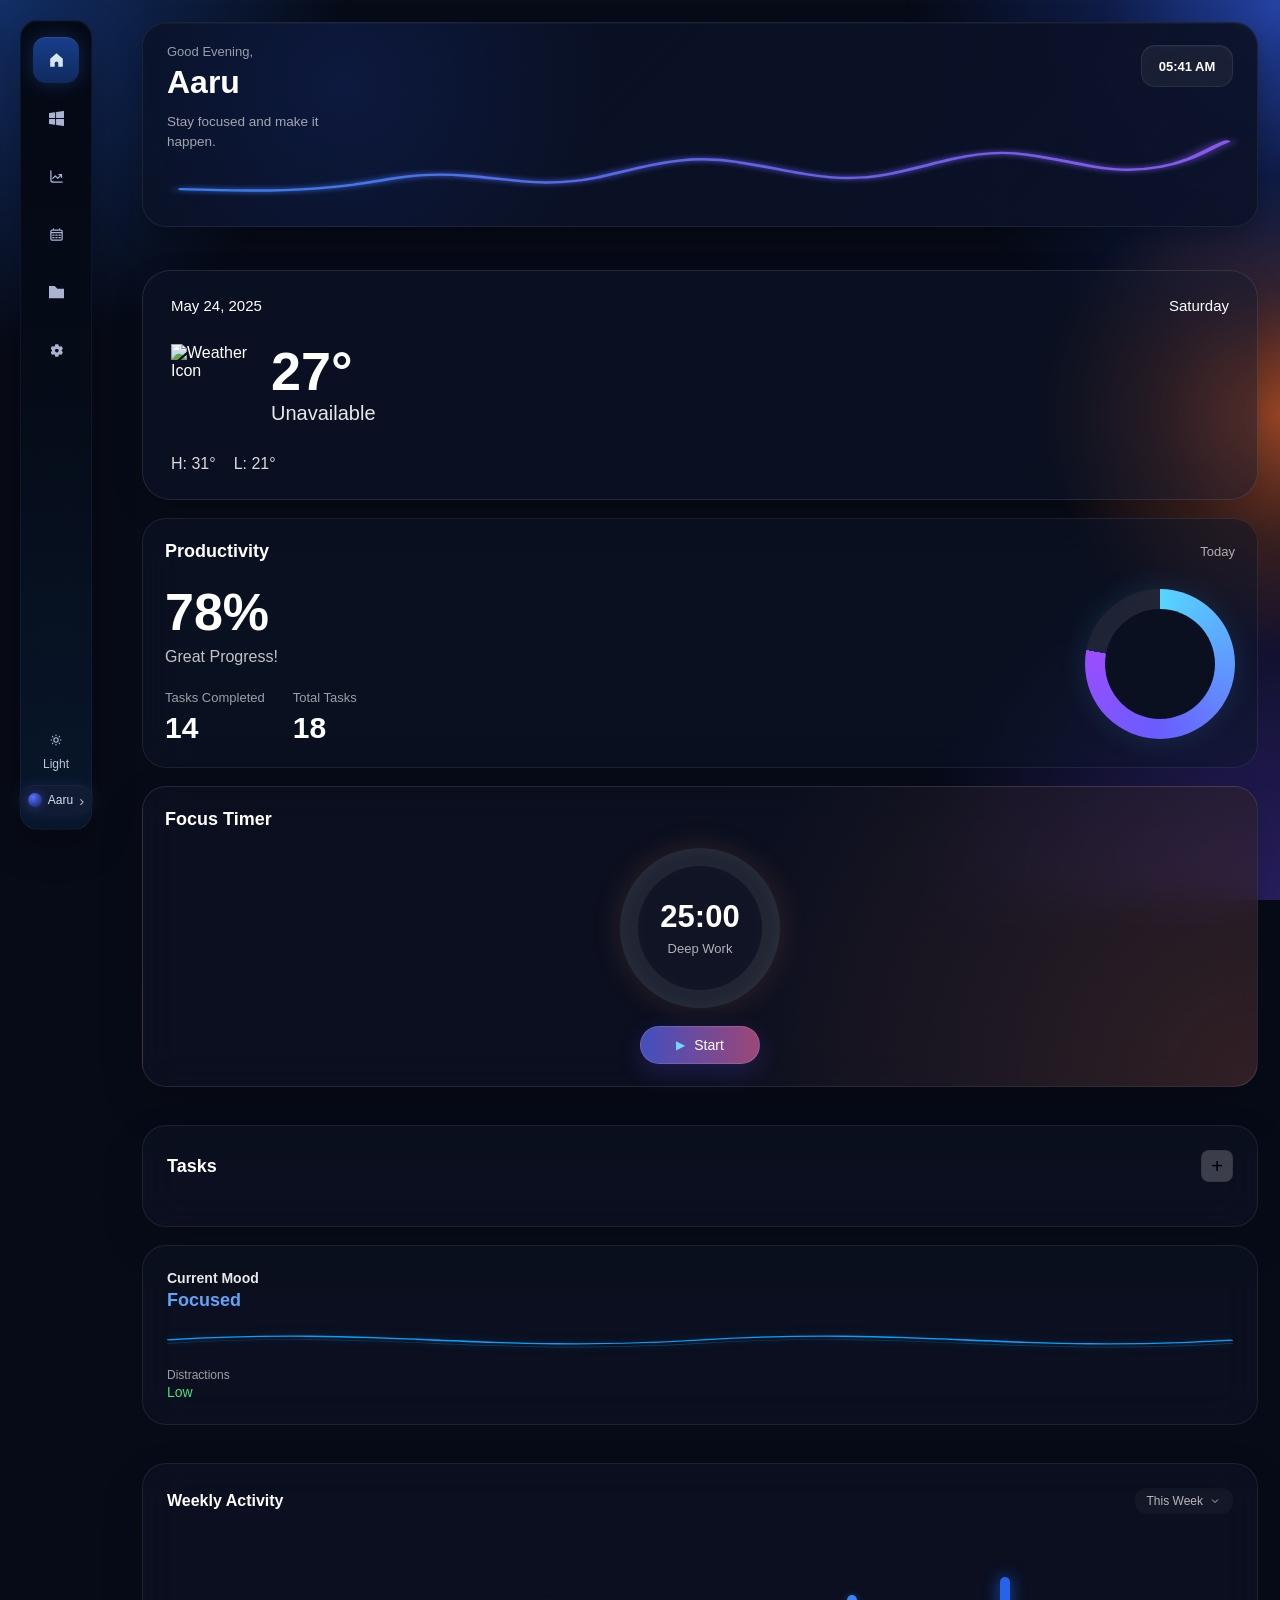
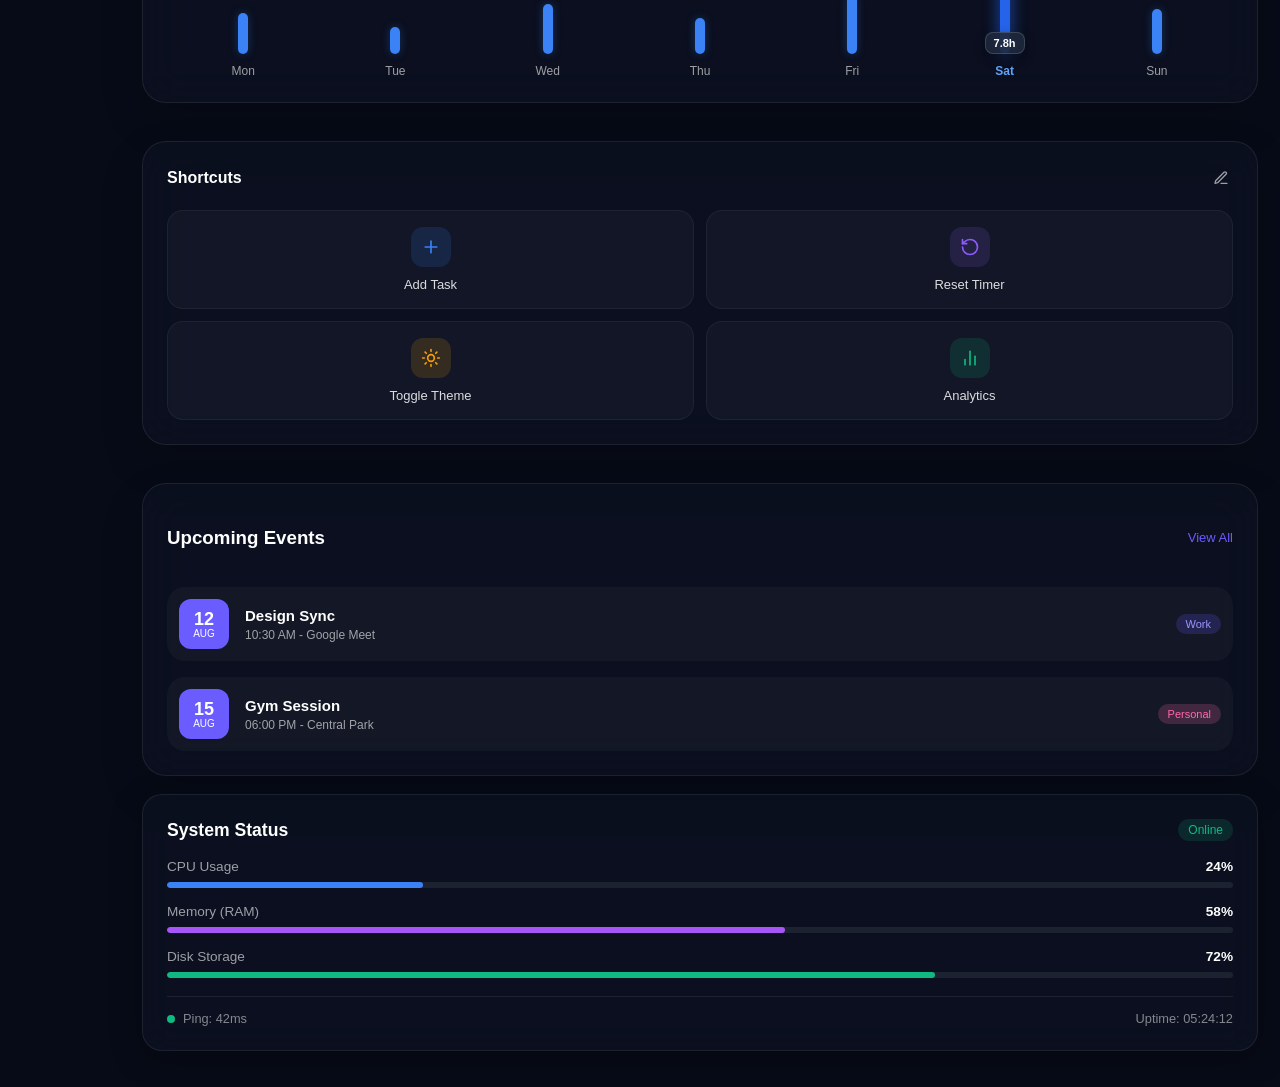
==== index.html @ 8599ec64 "Add files via upload" ====
<!DOCTYPE html>
<html lang="en">
<head>
  <meta charset="UTF-8">
  <meta name="viewport" content="width=device-width, initial-scale=1.0">
  <title> Landing page MMD</title>
  <link rel="icon" href="logo.png">
  <link rel="stylesheet" href="style.css">
</head>
<body>

<div class="div-asli"> 
   <aside class="sidebar">
     <div class="sidebar-top">
      <a href="#" class="nav-item active">
        <img src="home-svgrepo-com.svg" class="icon icon-home" alt="Home">
      </a>

      <a href="#" class="nav-item">
        <img src="windows-svgrepo-com.svg" class="icon" alt="Dashboard">
      </a>

      <a href="#" class="nav-item">
        <img src="chart-line-up-svgrepo-com.svg" class="icon" alt="Analytics">
      </a>

      <a href="#" class="nav-item">
        <img src="calendar-alt-svgrepo-com.svg" class="icon" alt="Calendar">
      </a>

      <a href="#" class="nav-item">
        <img src="folder-svgrepo-com.svg" class="icon" alt="Files">
      </a>

      <a href="#" class="nav-item">
        <img src="settings-svgrepo-com.svg" class="icon" alt="Settings">
      </a>
    </div>

    <div class="sidebar-bottom">
      <div class="theme-switch" id="themeToggle">
        <img src="sun-svgrepo-com.svg" class="icon icon-sun" id="themeIcon" alt="Theme mode">
        <span id="themeText">Light</span>
      </div>


      <div class="user-badge">
        <div class="user-dot"></div>
        <span>Aaru</span>
        <span class="arrow">›</span>
      </div>
     </div>
   </aside>








  <div class="col2">
  <!-- سکشن اول: Welcome -->
  <div class="welcome-card">
    <div class="welcome-header">
      <div class="welcome-copy">
        <span class="greeting-top">Good Evening,</span>
        <h1 class="user-display-name">Aaru</h1>
        <p class="welcome-quote">Stay focused and make it happen.</p>
      </div>

      <div class="time-badge">
        <span id="current-time">07:45 PM</span>
      </div>
    </div>

    <div class="welcome-graph">
      <svg viewBox="0 0 520 110" preserveAspectRatio="none">
        <defs>
          <linearGradient id="welcomeLine" x1="0%" y1="0%" x2="100%" y2="0%">
            <stop offset="0%" stop-color="#3b82f6"/>
            <stop offset="50%" stop-color="#6366f1"/>
            <stop offset="100%" stop-color="#8b5cf6"/>
          </linearGradient>
          <filter id="glow">
            <feGaussianBlur stdDeviation="3.5" result="blur"/>
            <feMerge>
              <feMergeNode in="blur"/>
              <feMergeNode in="SourceGraphic"/>
            </feMerge>
          </filter>
        </defs>

        <path
          d="M8,82 
             C40,84 55,86 82,79
             C108,72 118,58 146,64
             C172,70 184,80 210,66
             C236,50 252,34 278,46
             C306,58 324,76 350,62
             C378,46 394,26 418,36
             C444,46 458,64 482,52
             C498,44 506,26 514,18"
          fill="none"
          stroke="url(#welcomeLine)"
          stroke-width="3.2"
          stroke-linecap="round"
          filter="url(#glow)"
        />
      </svg>
    </div>
  </div>

  <!-- سکشن دوم: Weather -->
 <div class="weather-card">
  <div class="weather-top-row">
    <span class="weather-date" id="weather-date">May 24, 2025</span>
    <span class="weather-day" id="weather-day">Saturday</span>
  </div>

  <div class="weather-main-display">
    <div class="weather-icon-box">
      <img id="weather-icon" src="" alt="Weather Icon">
    </div>

    <div class="weather-temp-box">
      <span class="main-temp" id="weather-temp">27°</span>
      <span class="weather-desc" id="weather-desc">Cloudy</span>
    </div>
  </div>

  <div class="weather-footer">
    <span id="weather-max">H: 31°</span>
    <span id="weather-min">L: 21°</span>
  </div>
 </div>

 <!-- سکشن سوم Productivity -->
 <div class="productivity-card" id="productivity-card">
  <div class="productivity-header">
    <h3>Productivity</h3>
    <span id="productivity-range">Today</span>
  </div>

  <div class="productivity-content">
    <div class="productivity-left">
      <h2 id="productivity-percent">78%</h2>
      <p id="productivity-status">Great Progress!</p>

      <div class="productivity-stats">
        <div>
          <span>Tasks Completed</span>
          <strong id="tasks-completed">14</strong>
        </div>
        <div>
          <span>Total Tasks</span>
          <strong id="tasks-total">18</strong>
        </div>
      </div>
    </div>

    <div class="productivity-right">
      <div
        class="progress-ring"
        id="productivity-ring"
        data-percent="78"
        aria-label="Productivity progress"
      >
        <div class="progress-inner"></div>
      </div>
    </div>
  </div>
 </div>

 <!-- سکشن چهارم Focus Timer -->

 <section class="focus-timer-card" id="focus-timer-card">
  <header class="focus-timer-header">
    <h3>Focus Timer</h3>
  </header>

  <div class="focus-timer-content">
    <div
      class="focus-ring"
      id="focus-ring"
      role="progressbar"
      aria-label="Focus timer progress"
      aria-valuemin="0"
      aria-valuemax="100"
      aria-valuenow="0"
    >
      <div class="focus-ring-inner">
        <strong id="focus-time">25:00</strong>
        <span id="focus-mode">Deep Work</span>
      </div>
    </div>

    <button class="focus-start-btn" id="focus-start-btn" type="button">
      <span class="focus-button-icon" aria-hidden="true">▶</span>
      <span id="focus-button-text">Start</span>
    </button>
  </div>
 </section>


 <!-- سکشن پنجم Tasks -->
 <div class="tasks-card" id="tasks-card">
  <div class="tasks-header">
    <h3>Tasks</h3>
    <button id="add-task-btn" class="add-task-btn" title="Add New Task">+</button>
  </div>

  <div class="tasks-input-wrapper" id="tasks-input-wrapper">
    <input type="text" id="todo-input" class="todo-input" placeholder="Type a task and press Enter...">
    <button id="submit-task-btn" class="submit-task-btn">Add</button>
  </div>
  
  <div id="tasks-list" class="tasks-list">

  </div>
 </div>



 <!-- سکشن ششم Current Mood -->

 <div class="mood-card">
    <div class="mood-header">
        <h3>Current Mood</h3>
        <span class="mood-status">Focused</span>
    </div>
    
    <div class="mood-visual">
        <svg viewBox="0 0 200 60" preserveAspectRatio="none" class="mood-wave">
            <path d="M0,30 C40,10 60,50 100,30 C140,10 160,50 200,30" stroke="#00a2ff" fill="transparent" stroke-width="2" />
            <path d="M0,35 C40,15 60,55 100,35 C140,15 160,55 200,35" stroke="#00a2ff" fill="transparent" stroke-width="1" opacity="0.3" />
        </svg>
    </div>

    <div class="mood-footer">
        <div class="distraction-label">Distractions</div>
        <div class="distraction-value low">Low</div>
    </div>
 </div>


 <!-- سکشن هفتم Weekly Activity -->

 <div class="activity-card" id="weekly-activity-card">
    <div class="activity-header">
        <h3>Weekly Activity</h3>
        <div class="activity-dropdown" id="activity-timeframe">
            <span id="current-timeframe-label">This Week</span>
            <svg width="12" height="12" viewBox="0 0 24 24" fill="none" stroke="currentColor" stroke-width="2"><path d="M6 9l6 6 6-6"/></svg>
        </div>
    </div>

    <div class="chart-container" id="activity-chart-container">
        <div class="bar-group" id="bar-mon" data-day="Mon">
            <div class="bar-wrapper">
                <div class="bar" id="bar-fill-mon" style="--height: 45%;"></div>
            </div>
            <span class="day-label">Mon</span>
        </div>

        <div class="bar-group" id="bar-tue" data-day="Tue">
            <div class="bar-wrapper">
                <div class="bar" id="bar-fill-tue" style="--height: 30%;"></div>
            </div>
            <span class="day-label">Tue</span>
        </div>

        <div class="bar-group" id="bar-wed" data-day="Wed">
            <div class="bar-wrapper">
                <div class="bar" id="bar-fill-wed" style="--height: 55%;"></div>
            </div>
            <span class="day-label">Wed</span>
        </div>

        <div class="bar-group" id="bar-thu" data-day="Thu">
            <div class="bar-wrapper">
                <div class="bar" id="bar-fill-thu" style="--height: 40%;"></div>
            </div>
            <span class="day-label">Thu</span>
        </div>

        <div class="bar-group" id="bar-fri" data-day="Fri">
            <div class="bar-wrapper">
                <div class="bar" id="bar-fill-fri" style="--height: 65%;"></div>
            </div>
            <span class="day-label">Fri</span>
        </div>

        <div class="bar-group active" id="bar-sat" data-day="Sat">
            <div class="bar-wrapper">
                <div class="tooltip" id="activity-tooltip">7.8h</div>
                <div class="bar" id="bar-fill-sat" style="--height: 85%;"></div>
            </div>
            <span class="day-label">Sat</span>
        </div>

        <div class="bar-group" id="bar-sun" data-day="Sun">
            <div class="bar-wrapper">
                <div class="bar" id="bar-fill-sun" style="--height: 50%;"></div>
            </div>
            <span class="day-label">Sun</span>
        </div>
    </div>
 </div>


 <!-- سکشن هشتم Shortcuts -->

 <div class="shortcuts-card" id="shortcuts-card">
    <div class="shortcuts-header">
        <h3>Shortcuts</h3>
        <button class="shortcuts-edit-btn" id="shortcuts-edit-btn" aria-label="Edit Shortcuts">
            <svg width="16" height="16" viewBox="0 0 24 24" fill="none" stroke="currentColor" stroke-width="2" stroke-linecap="round" stroke-linejoin="round"><path d="M12 20h9"/><path d="M16.5 3.5a2.12 2.12 0 0 1 3 3L7 19l-4 1 1-4Z"/></svg>
        </button>
    </div>
    
    <div class="shortcuts-grid">
        <button class="shortcut-item" id="shortcut-new-task" data-action="new-task">
            <div class="shortcut-icon icon-blue">
                <svg width="20" height="20" viewBox="0 0 24 24" fill="none" stroke="currentColor" stroke-width="2" stroke-linecap="round" stroke-linejoin="round"><path d="M5 12h14"/><path d="M12 5v14"/></svg>
            </div>
            <span class="shortcut-label">Add Task</span>
        </button>

        <button class="shortcut-item" id="shortcut-clear-focus" data-action="reset-timer">
            <div class="shortcut-icon icon-purple">
                <svg width="20" height="20" viewBox="0 0 24 24" fill="none" stroke="currentColor" stroke-width="2" stroke-linecap="round" stroke-linejoin="round"><path d="M3 12a9 9 0 1 0 9-9 9.75 9.75 0 0 0-6.74 2.74L3 8"/><path d="M3 3v5h5"/></svg>
            </div>
            <span class="shortcut-label">Reset Timer</span>
        </button>

        <button class="shortcut-item" id="shortcut-theme" data-action="toggle-theme">
            <div class="shortcut-icon icon-amber">
                <svg width="20" height="20" viewBox="0 0 24 24" fill="none" stroke="currentColor" stroke-width="2" stroke-linecap="round" stroke-linejoin="round"><circle cx="12" cy="12" r="4"/><path d="M12 2v2"/><path d="M12 20v2"/><path d="M4.93 4.93l1.41 1.41"/><path d="M17.66 17.66l1.41 1.41"/><path d="M2 12h2"/><path d="M20 12h2"/><path d="M6.34 17.66l-1.41 1.41"/><path d="M19.07 4.93l-1.41 1.41"/></svg>
            </div>
            <span class="shortcut-label">Toggle Theme</span>
        </button>

        <button class="shortcut-item" id="shortcut-analytics" data-action="open-analytics">
            <div class="shortcut-icon icon-emerald">
                <svg width="20" height="20" viewBox="0 0 24 24" fill="none" stroke="currentColor" stroke-width="2" stroke-linecap="round" stroke-linejoin="round"><line x1="18" y1="20" x2="18" y2="10"/><line x1="12" y1="20" x2="12" y2="4"/><line x1="6" y1="20" x2="6" y2="14"/></svg>
            </div>
            <span class="shortcut-label">Analytics</span>
        </button>
    </div>
 </div>

 <!--سکشن نهم Upcoming Events -->

 <div class="events-card">
    <div class="events-header">
        <h3>Upcoming Events</h3>
        <span class="view-all">View All</span>
    </div>
    
    <div class="events-list">
        <div class="event-item">
            <div class="event-date">
                <span class="day">12</span>
                <span class="month">AUG</span>
            </div>
            <div class="event-info">
                <h4>Design Sync</h4>
                <p>10:30 AM - Google Meet</p>
            </div>
            <div class="event-tag work">Work</div>
        </div>

        <div class="event-item">
            <div class="event-date">
                <span class="day">15</span>
                <span class="month">AUG</span>
            </div>
            <div class="event-info">
                <h4>Gym Session</h4>
                <p>06:00 PM - Central Park</p>
            </div>
            <div class="event-tag personal">Personal</div>
        </div>
    </div>
 </div>


 <!-- سکشن دهم System Status -->

 <div class="system-status-card">
  <div class="status-header">
    <h3>System Status</h3>
    <span id="network-badge" class="network-badge online">Online</span>
  </div>
  
  <div class="status-metrics">
    <div class="metric-item">
      <div class="metric-info">
        <span class="metric-label">CPU Usage</span>
        <span id="cpu-value" class="metric-val">24%</span>
      </div>
      <div class="metric-bar-bg">
        <div id="cpu-bar" class="metric-bar-fill" style="width: 24%; --bar-color: #3b82f6;"></div>
      </div>
    </div>

    <div class="metric-item">
      <div class="metric-info">
        <span class="metric-label">Memory (RAM)</span>
        <span id="ram-value" class="metric-val">58%</span>
      </div>
      <div class="metric-bar-bg">
        <div id="ram-bar" class="metric-bar-fill" style="width: 58%; --bar-color: #a855f7;"></div>
      </div>
    </div>

    <div class="metric-item">
      <div class="metric-info">
        <span class="metric-label">Disk Storage</span>
        <span id="storage-value" class="metric-val">72%</span>
      </div>
      <div class="metric-bar-bg">
        <div id="storage-bar" class="metric-bar-fill" style="width: 72%; --bar-color: #10b981;"></div>
      </div>
    </div>
  </div>

  <div class="status-footer">
    <div class="ping-info">
      <span class="ping-dot"></span>
      <span id="ping-text">Ping: 42ms</span>
    </div>
    <span id="uptime-text" class="uptime-text">Uptime: 05:24:12</span>
  </div>
 </div>




</div>
</div>


<br>
<br>



<div class="program-builder-overlay" id="programBuilderOverlay">
  <div class="program-builder-modal">

    <div id="main-builder-panel" class="builder-view">

      <div class="program-builder-header">
        <h2>Program Builder</h2>
      </div>

      <div class="program-builder-body">
        <button
          class="builder-dashed-btn"
          type="button"
          id="createGroupBtn"
        >
          + Create Group
        </button>

        <button
          class="builder-solid-btn"
          type="button"
          id="manageLinesBtn"
        >
          Manage Unused Lines
        </button>
      </div>

      <div class="program-builder-footer">
        <button
          class="builder-cancel-btn"
          type="button"
          id="closeProgramBuilder"
        >
          Cancel
        </button>

        <button
          class="builder-save-btn"
          type="button"
          id="saveProgramBtn"
        >
          Save Program
        </button>
      </div>
    </div>


<div id="create-group-panel" class="builder-view hidden">

  <div class="group-panel-header">
    <button id="backToMainBtn" class="back-btn" type="button">
      ← Back
    </button>

    <h2>Create New Group</h2>
  </div>

  <div class="group-panel-body">

    <div class="input-group">
      <label for="groupNameInput">Group Name</label>
      <input
        type="text"
        id="groupNameInput"
        placeholder="Enter group name..."
      >
    </div>

    <div class="selected-lines-section">
      <div class="selected-lines-header">
        <span>Selected Lines</span>
        <span id="selectedLinesCount">0 / 3</span>
      </div>

      <div class="lines-grid" id="linesGrid">
        <button class="line-item" type="button" data-line="1">
          <span class="line-column"></span>
          <span class="line-number">1</span>
        </button>

        <button class="line-item" type="button" data-line="2">
          <span class="line-column"></span>
          <span class="line-number">2</span>
        </button>

        <button class="line-item" type="button" data-line="3">
          <span class="line-column"></span>
          <span class="line-number">3</span>
        </button>

        <button class="line-item" type="button" data-line="4">
          <span class="line-column"></span>
          <span class="line-number">4</span>
        </button>

        <button class="line-item" type="button" data-line="5">
          <span class="line-column"></span>
          <span class="line-number">5</span>
        </button>

        <button class="line-item" type="button" data-line="6">
          <span class="line-column"></span>
          <span class="line-number">6</span>
        </button>

        <button class="line-item" type="button" data-line="7">
          <span class="line-column"></span>
          <span class="line-number">7</span>
        </button>

        <button class="line-item" type="button" data-line="8">
          <span class="line-column"></span>
          <span class="line-number">8</span>
        </button>

        <button class="line-item" type="button" data-line="9">
          <span class="line-column"></span>
          <span class="line-number">9</span>
        </button>

        <button class="line-item" type="button" data-line="10">
          <span class="line-column"></span>
          <span class="line-number">10</span>
        </button>

        <button class="line-item" type="button" data-line="11">
          <span class="line-column"></span>
          <span class="line-number">11</span>
        </button>

        <button class="line-item" type="button" data-line="12">
          <span class="line-column"></span>
          <span class="line-number">12</span>
        </button>
      </div>
    </div>

    <div class="group-time-section">
      <h3 class="group-time-title">Execution Time</h3>

      <div class="time-controls">

        <div class="time-box-wrapper">
          <div class="time-box" data-time-type="hours">
            <button
              type="button"
              class="time-btn time-minus"
              data-action="decrease"
              aria-label="Decrease hours"
            >
              −
            </button>

            <span id="hoursValue" class="time-value">00</span>

            <button
              type="button"
              class="time-btn time-plus"
              data-action="increase"
              aria-label="Increase hours"
            >
              +
            </button>
          </div>

          <span class="time-label">Hours</span>
        </div>

        <div class="time-box-wrapper">
          <div class="time-box" data-time-type="minutes">
            <button
              type="button"
              class="time-btn time-minus"
              data-action="decrease"
              aria-label="Decrease minutes"
            >
              −
            </button>

            <span id="minutesValue" class="time-value">00</span>

            <button
              type="button"
              class="time-btn time-plus"
              data-action="increase"
              aria-label="Increase minutes"
            >
              +
            </button>
          </div>

          <span class="time-label">Minutes</span>
        </div>

      </div>
    </div>

  </div>

  <div class="program-builder-footer">
    <button class="builder-cancel-btn" type="button" id="cancelGroupBtn">
      Cancel
    </button>

    <button class="builder-save-btn" type="button" id="saveGroupBtn">
      Save Group
    </button>
  </div>

</div>








<script>
  const themeToggle = document.getElementById("themeToggle");
  const themeIcon = document.getElementById("themeIcon");
  const themeText = document.getElementById("themeText");

  function applyThemeState() {
    const isLightMode = document.body.classList.contains("light-mode");

    if (isLightMode) {
      themeIcon.src = "moon-svgrepo-com.svg";
      themeText.textContent = "Dark";
    } else {
      themeIcon.src = "sun-svgrepo-com.svg";
      themeText.textContent = "Light";
    }
  }

  function toggleThemeMode() {
    document.body.classList.toggle("light-mode");
    applyThemeState();
  }

  themeToggle.addEventListener("click", toggleThemeMode);
  applyThemeState();
</script>


<script>
  (function () {
    const el = document.getElementById("current-time");
    if (!el) return;

    function updateTime() {
      const now = new Date();

      const timeStr = now.toLocaleTimeString("en-US", {
        hour: "2-digit",
        minute: "2-digit",
        hour12: true
      });

      el.textContent = timeStr;
    }

    updateTime();
    setInterval(updateTime, 1000);
  })();
</script>

<script>
  async function loadHamedanWeather() {
    try {
      const latitude = 34.7983;
      const longitude = 48.5146;

      const url = `https://api.open-meteo.com/v1/forecast?latitude=${latitude}&longitude=${longitude}&current=temperature_2m,weather_code&daily=temperature_2m_max,temperature_2m_min&timezone=Asia%2FTehran`;

      const response = await fetch(url);
      if (!response.ok) {
        throw new Error(`HTTP error: ${response.status}`);
      }

      const data = await response.json();

      const currentTemp = Math.round(data.current.temperature_2m);
      const weatherCode = data.current.weather_code;
      const maxTemp = Math.round(data.daily.temperature_2m_max[0]);
      const minTemp = Math.round(data.daily.temperature_2m_min[0]);

      const now = new Date();
      const formattedDate = now.toLocaleDateString("en-US", {
        month: "long",
        day: "numeric",
        year: "numeric"
      });

      const formattedDay = now.toLocaleDateString("en-US", {
        weekday: "long"
      });

      const weatherMap = getWeatherInfo(weatherCode);

      document.getElementById("weather-date").textContent = formattedDate;
      document.getElementById("weather-day").textContent = formattedDay;
      document.getElementById("weather-temp").textContent = `${currentTemp}°`;
      document.getElementById("weather-desc").textContent = weatherMap.label;
      document.getElementById("weather-max").textContent = `H: ${maxTemp}°`;
      document.getElementById("weather-min").textContent = `L: ${minTemp}°`;

      const icon = document.getElementById("weather-icon");
      icon.src = weatherMap.icon;
      icon.alt = weatherMap.label;
    } catch (error) {
      console.error("Weather fetch error:", error);
      document.getElementById("weather-desc").textContent = "Unavailable";
    }
  }

  function getWeatherInfo(code) {
    if (code === 0) {
      return {
        label: "Clear",
        icon: "./9-sunny.svg"
      };
    }

    if ([1, 2, 3].includes(code)) {
      return {
        label: "Partly Cloudy",
        icon: "./10-cloudy night.svg"
      };
    }

    if ([45, 48].includes(code)) {
      return {
        label: "Foggy",
        icon: "./20-rainy.svg"
      };
    }

    if ([51, 53, 55, 56, 57, 61, 63, 65, 66, 67, 80, 81, 82].includes(code)) {
      return {
        label: "Rainy",
        icon: "./18-rainy night.svg"
      };
    }

    if ([71, 73, 75, 77, 85, 86].includes(code)) {
      return {
        label: "Snowy",
        icon: "./23-temperature.svg"
      };
    }

    if ([95, 96, 99].includes(code)) {
      return {
        label: "Stormy",
        icon: "./21-wind.svg"
      };
    }

    return {
      label: "Cloudy",
      icon: "./10-cloudy night.svg"
    };
  }

  loadHamedanWeather();
</script>

<script>
  function setProductivityData({
    completed = 0,
    total = 0,
    label = "No Data",
    range = "Today"
  }) {
    const safeCompleted = Math.max(0, Number(completed) || 0);
    const safeTotal = Math.max(0, Number(total) || 0);
    const percent = safeTotal > 0
      ? Math.min(100, Math.round((safeCompleted / safeTotal) * 100))
      : 0;

    const card = document.getElementById("productivity-card");
    const ring = document.getElementById("productivity-ring");
    const percentText = document.getElementById("productivity-percent");
    const statusText = document.getElementById("productivity-status");
    const completedText = document.getElementById("tasks-completed");
    const totalText = document.getElementById("tasks-total");
    const rangeText = document.getElementById("productivity-range");

    if (!card || !ring || !percentText || !statusText || !completedText || !totalText || !rangeText) {
      return;
    }

    ring.style.setProperty("--progress", percent);
    ring.setAttribute("data-percent", percent);

    percentText.textContent = `${percent}%`;
    statusText.textContent = label;
    completedText.textContent = safeCompleted;
    totalText.textContent = safeTotal;
    rangeText.textContent = range;
  }

  function getProductivityLabel(percent) {
    if (percent >= 85) return "Excellent Progress!";
    if (percent >= 65) return "Great Progress!";
    if (percent >= 40) return "Keep Going";
    if (percent > 0) return "Needs Attention";
    return "No Activity Yet";
  }

  function loadDefaultProductivity() {
    const completed = 14;
    const total = 18;
    const percent = total > 0 ? Math.round((completed / total) * 100) : 0;

    setProductivityData({
      completed: completed,
      total: total,
      label: getProductivityLabel(percent),
      range: "Today"
    });
  }

  loadDefaultProductivity();
</script>


<script>
  document.addEventListener("DOMContentLoaded", () => {
    const focusRing = document.getElementById("focus-ring");
    const focusTime = document.getElementById("focus-time");
    const focusMode = document.getElementById("focus-mode");
    const focusButton = document.getElementById("focus-start-btn");
    const focusButtonIcon = focusButton?.querySelector(".focus-button-icon");
    const focusButtonText = document.getElementById("focus-button-text");

    if (
      !focusRing ||
      !focusTime ||
      !focusMode ||
      !focusButton ||
      !focusButtonIcon ||
      !focusButtonText
    ) {
      console.error("Focus Timer elements were not found.");
      return;
    }

    let totalSeconds = 25 * 60;
    let remainingSeconds = totalSeconds;
    let timerInterval = null;
    let isRunning = false;

    function formatTime(seconds) {
      const minutes = Math.floor(seconds / 60);
      const remaining = seconds % 60;

      return `${String(minutes).padStart(2, "0")}:${String(
        remaining
      ).padStart(2, "0")}`;
    }

    function updateTimerDisplay() {
      const elapsedSeconds = totalSeconds - remainingSeconds;
      const progress =
        totalSeconds > 0
          ? Math.min(100, (elapsedSeconds / totalSeconds) * 100)
          : 0;

      focusTime.textContent = formatTime(remainingSeconds);
      focusRing.style.setProperty("--focus-progress", progress);
      focusRing.setAttribute("aria-valuenow", Math.round(progress));
      document.title = `${formatTime(remainingSeconds)} | Focus Timer`;
    }

    function updateButton() {
      focusButton.classList.toggle("is-running", isRunning);
      focusButtonIcon.textContent = isRunning ? "Ⅱ" : "▶";
      focusButtonText.textContent = isRunning ? "Pause" : "Start";
    }

    function stopTimer() {
      clearInterval(timerInterval);
      timerInterval = null;
      isRunning = false;
      updateButton();
    }

    function completeTimer() {
      stopTimer();
      remainingSeconds = 0;
      focusMode.textContent = "Session Complete";
      focusButtonIcon.textContent = "↻";
      focusButtonText.textContent = "Restart";
      document.title = "Session Complete";
      updateTimerDisplay();
    }

    function startTimer() {
      if (remainingSeconds <= 0) {
        remainingSeconds = totalSeconds;
        focusMode.textContent = "Deep Work";
        updateTimerDisplay();
      }

      isRunning = true;
      updateButton();

      timerInterval = setInterval(() => {
        remainingSeconds -= 1;
        updateTimerDisplay();

        if (remainingSeconds <= 0) {
          completeTimer();
        }
      }, 1000);
    }

    focusButton.addEventListener("click", () => {
      if (isRunning) {
        stopTimer();
      } else {
        startTimer();
      }
    });

    window.setFocusTimer = function (minutes, mode = "Deep Work") {
      const safeMinutes = Math.max(1, Number(minutes) || 25);

      stopTimer();
      totalSeconds = Math.round(safeMinutes * 60);
      remainingSeconds = totalSeconds;
      focusMode.textContent = mode;
      document.title = "Dashboard";
      updateTimerDisplay();
    };

    updateTimerDisplay();
    updateButton();
  });








const hoursValue = document.getElementById("hoursValue");
const minutesValue = document.getElementById("minutesValue");

let selectedHours = 0;
let selectedMinutes = 0;

function formatTimeValue(value) {
  return String(value).padStart(2, "0");
}

function updateTimeValues() {
  if (hoursValue) {
    hoursValue.textContent = formatTimeValue(selectedHours);
  }

  if (minutesValue) {
    minutesValue.textContent = formatTimeValue(selectedMinutes);
  }
}

document.querySelectorAll(".time-btn").forEach(function (button) {
  button.addEventListener("click", function () {
    const timeBox = button.closest(".time-box");

    if (!timeBox) return;

    const timeType = timeBox.dataset.timeType;
    const action = button.dataset.action;

    if (timeType === "hours") {
      if (action === "increase") {
        selectedHours++;

        if (selectedHours > 23) {
          selectedHours = 0;
        }
      }

      if (action === "decrease") {
        selectedHours--;

        if (selectedHours < 0) {
          selectedHours = 23;
        }
      }
    }

    if (timeType === "minutes") {
      if (action === "increase") {
        selectedMinutes += 5;

        if (selectedMinutes > 55) {
          selectedMinutes = 0;
        }
      }

      if (action === "decrease") {
        selectedMinutes -= 5;

        if (selectedMinutes < 0) {
          selectedMinutes = 55;
        }
      }
    }

    updateTimeValues();
  });
});





</script>



<script>

function updateWeeklyActivity(activityData) {
    const days = ['Mon', 'Tue', 'Wed', 'Thu', 'Fri', 'Sat', 'Sun'];
    
    let maxHours = 0;
    let peakDay = '';
    
    days.forEach(day => {
        const hours = activityData[day] || 0;
        if (hours > maxHours) {
            maxHours = hours;
            peakDay = day;
        }
    });

    const finalMax = maxHours === 0 ? 10 : maxHours;

    days.forEach(day => {
        const hours = activityData[day] || 0;
        const heightPercent = (hours / finalMax) * 100;
        
        const barElement = document.getElementById(`bar-fill-${day.toLowerCase()}`);
        const groupElement = document.getElementById(`bar-${day.toLowerCase()}`);
        
        if (barElement && groupElement) {
            barElement.style.setProperty('--height', `${heightPercent}%`);
            groupElement.classList.remove('active');

            if (day === peakDay && hours > 0) {
                groupElement.classList.add('active');

                let tooltip = document.getElementById('activity-tooltip');
                if (!tooltip) {
                    tooltip = document.createElement('div');
                    tooltip.id = 'activity-tooltip';
                    tooltip.className = 'tooltip';
                }
                tooltip.textContent = `${hours.toFixed(1)}h`;

                const wrapper = groupElement.querySelector('.bar-wrapper');
                if (wrapper) {
                    wrapper.insertBefore(tooltip, wrapper.firstChild);
                }
            }
        }
    });
}


</script>


<script>

document.addEventListener('DOMContentLoaded', () => {
    const shortcutsCard = document.getElementById('shortcuts-card');

    if (shortcutsCard) {
        shortcutsCard.addEventListener('click', (event) => {
            const item = event.target.closest('.shortcut-item');
            if (!item) return;

            const action = item.getAttribute('data-action');
            
            handleShortcutAction(action);
        });
    }
});

function handleShortcutAction(action) {
    switch (action) {
        case 'new-task': {
    const taskInput =
        document.getElementById('todo-input') ||
        document.getElementById('task-input') ||
        document.querySelector('#tasks-list input, #tasks input, input[name="task"]');

    if (taskInput) {
        taskInput.scrollIntoView({ behavior: 'smooth', block: 'center' });
        taskInput.focus();

        taskInput.style.outline = '2px solid #60a5fa';
        taskInput.style.boxShadow = '0 0 0 4px rgba(96,165,250,0.2)';

        setTimeout(() => {
            taskInput.style.outline = '';
            taskInput.style.boxShadow = '';
        }, 1200);
    } else {
        console.warn('Task input not found. Check the input id/name in HTML.');
    }
    break;
}

            
        case 'reset-timer':
            if (typeof setFocusTimer === 'function') {
                setFocusTimer(25); 
                console.log('Focus timer reset to 25 mins via shortcut.');
            } else {
                console.log('Reset timer action triggered.');
            }
            break;
            
        case 'toggle-theme':
    toggleThemeMode();
    break;

            
        case 'open-analytics':
            const activityCard = document.getElementById('weekly-activity-card');
            if (activityCard) {
                activityCard.scrollIntoView({ behavior: 'smooth', block: 'center' });
            }
            break;

        default:
            console.log(`No handler defined for shortcut action: ${action}`);
    }
}


</script>


<script>

function updateSystemStatus(data) {
    if (!data) return;

    // Update CPU
    if (typeof data.cpu === 'number') {
        const cpuVal = document.getElementById('cpu-value');
        const cpuBar = document.getElementById('cpu-bar');
        if (cpuVal && cpuBar) {
            cpuVal.textContent = `${data.cpu}%`;
            cpuBar.style.width = `${data.cpu}%`;
        }
    }

    // Update RAM
    if (typeof data.ram === 'number') {
        const ramVal = document.getElementById('ram-value');
        const ramBar = document.getElementById('ram-bar');
        if (ramVal && ramBar) {
            ramVal.textContent = `${data.ram}%`;
            ramBar.style.width = `${data.ram}%`;
        }
    }

    // Update Storage
    if (typeof data.storage === 'number') {
        const storageVal = document.getElementById('storage-value');
        const storageBar = document.getElementById('storage-bar');
        if (storageVal && storageBar) {
            storageVal.textContent = `${data.storage}%`;
            storageBar.style.width = `${data.storage}%`;
        }
    }

    // Update Ping
    if (data.ping) {
        const pingText = document.getElementById('ping-text');
        if (pingText) {
            pingText.textContent = `Ping: ${data.ping}ms`;
        }
    }

    // Update Network Status Badge
    const netBadge = document.getElementById('network-badge');
    if (netBadge && typeof data.online === 'boolean') {
        if (data.online) {
            netBadge.textContent = 'Online';
            netBadge.className = 'network-badge online';
        } else {
            netBadge.textContent = 'Offline';
            netBadge.className = 'network-badge offline';
        }
    }

    // Update Uptime text
    if (data.uptime) {
        const uptimeText = document.getElementById('uptime-text');
        if (uptimeText) {
            uptimeText.textContent = `Uptime: ${data.uptime}`;
        }
    }
}

function startSystemStatusSimulation() {
    setInterval(() => {
        const mockCPU = Math.floor(15 + Math.random() * 25);
        const mockRAM = Math.floor(55 + Math.random() * 5);
        const mockPing = Math.floor(35 + Math.random() * 15); 
        
        updateSystemStatus({
            cpu: mockCPU,
            ram: mockRAM,
            ping: mockPing
        });
    }, 4000);
}

document.addEventListener('DOMContentLoaded', () => {
    startSystemStatusSimulation();
});


</script>



<script>
document.addEventListener("DOMContentLoaded", function () {
  const addTaskBtn = document.getElementById("add-task-btn");
  const programBuilderOverlay = document.getElementById("programBuilderOverlay");
  const closeProgramBuilder = document.getElementById("closeProgramBuilder");

  const createGroupBtn = document.getElementById("createGroupBtn");
  const backToMainBtn = document.getElementById("backToMainBtn");
  const cancelGroupBtn = document.getElementById("cancelGroupBtn");
  const saveGroupBtn = document.getElementById("saveGroupBtn");
  const saveProgramBtn = document.getElementById("saveProgramBtn");

  const mainBuilderPanel = document.getElementById("main-builder-panel");
  const createGroupPanel = document.getElementById("create-group-panel");

  const groupNameInput = document.getElementById("groupNameInput");
  const selectedLinesCount = document.getElementById("selectedLinesCount");
  const groupFormError = document.getElementById("groupFormError");

  const tasksList = document.getElementById("tasks-list");
  const lineItems = document.querySelectorAll(".line-item");

  const selectedLines = new Set();
  const createdGroups = [];
  const MAX_LINES_PER_GROUP = 3;

  function updateSelectedLinesCount() {
    if (selectedLinesCount) {
      selectedLinesCount.textContent = `${selectedLines.size} / ${MAX_LINES_PER_GROUP}`;
    }
  }

  function showGroupError(message) {
    if (!groupFormError) return;
    groupFormError.textContent = message;
    groupFormError.classList.add("active");
  }

  function clearGroupError() {
    if (!groupFormError) return;
    groupFormError.textContent = "";
    groupFormError.classList.remove("active");
    if (groupNameInput) groupNameInput.classList.remove("input-error");
  }



function resetGroupForm() {
  if (groupNameInput) {
    groupNameInput.value = "";
  }

  selectedLines.clear();

  lineItems.forEach(function (lineItem) {
    lineItem.classList.remove("selected");
  });

  selectedHours = 0;
  selectedMinutes = 0;

  updateSelectedLinesCount();
  updateTimeValues();
  clearGroupError();
}






  function closeBuilder() {
    if (programBuilderOverlay) {
      programBuilderOverlay.classList.remove("active");
    }
  }

  function openMainPanel() {
    if (mainBuilderPanel) mainBuilderPanel.classList.remove("hidden");
    if (createGroupPanel) createGroupPanel.classList.add("hidden");
  }

  function openCreateGroupPanel() {
    if (mainBuilderPanel) mainBuilderPanel.classList.add("hidden");
    if (createGroupPanel) createGroupPanel.classList.remove("hidden");
  }

  function createGroupTaskElement(group) {
    const groupItem = document.createElement("div");
    groupItem.className = "task-item program-group-item";
    groupItem.dataset.groupId = group.id;

    const taskLeft = document.createElement("div");
    taskLeft.className = "task-left";

    const groupIndicator = document.createElement("span");
    groupIndicator.className = "group-indicator";

    const groupContent = document.createElement("div");
    groupContent.className = "group-task-content";

    const groupTitle = document.createElement("span");
    groupTitle.className = "task-title";
    groupTitle.textContent = group.name;

    const groupLines = document.createElement("div");
    groupLines.className = "group-lines";

    group.lines.forEach(function (lineNumber) {
      const badge = document.createElement("span");
      badge.className = "group-line-badge";
      badge.textContent = `Line ${lineNumber}`;
      groupLines.appendChild(badge);
    });

    const groupTime = document.createElement("span");
    groupTime.className = "group-task-time";

    groupTime.textContent =
    `${formatTimeValue(group.hours)}:${formatTimeValue(group.minutes)}`;


    groupContent.appendChild(groupTitle);
    groupContent.appendChild(groupLines);
    groupContent.appendChild(groupTime);
    taskLeft.appendChild(groupIndicator);
    taskLeft.appendChild(groupContent);

    const taskRight = document.createElement("div");
    taskRight.className = "task-right";

    const status = document.createElement("span");
    status.className = "task-status";
    status.textContent = "Group";

    const deleteButton = document.createElement("button");
    deleteButton.className = "task-delete group-delete";
    deleteButton.type = "button";
    deleteButton.textContent = "×";
    deleteButton.setAttribute("aria-label", `Delete ${group.name}`);

    deleteButton.addEventListener("click", function () {
      deleteGroup(group.id);
    });

    taskRight.appendChild(status);
    taskRight.appendChild(deleteButton);

    groupItem.appendChild(taskLeft);
    groupItem.appendChild(taskRight);

    return groupItem;
  }

  function renderProgramGroups() {
    if (!tasksList) return;

    const oldProgramGroups = tasksList.querySelectorAll(".program-group-item");
    oldProgramGroups.forEach(function (groupItem) {
      groupItem.remove();
    });

    createdGroups.forEach(function (group) {
      tasksList.appendChild(createGroupTaskElement(group));
    });
  }

  function deleteGroup(groupId) {
    const index = createdGroups.findIndex(function (group) {
      return group.id === groupId;
    });

    if (index !== -1) {
      createdGroups.splice(index, 1);
    }

    const groupElement = tasksList.querySelector(
      `[data-group-id="${CSS.escape(groupId)}"]`
    );

    if (groupElement) {
      groupElement.remove();
    }
  }

  if (addTaskBtn && programBuilderOverlay) {
    addTaskBtn.addEventListener("click", function (event) {
      event.preventDefault();
      programBuilderOverlay.classList.add("active");
      openMainPanel();
    });
  }

  if (closeProgramBuilder) {
    closeProgramBuilder.addEventListener("click", closeBuilder);
  }

  if (programBuilderOverlay) {
    programBuilderOverlay.addEventListener("click", function (event) {
      if (event.target === programBuilderOverlay) {
        closeBuilder();
      }
    });
  }

  if (createGroupBtn) {
    createGroupBtn.addEventListener("click", function () {
      openCreateGroupPanel();
    });
  }

  if (backToMainBtn) {
    backToMainBtn.addEventListener("click", function () {
      openMainPanel();
    });
  }

  if (cancelGroupBtn) {
    cancelGroupBtn.addEventListener("click", function () {
      openMainPanel();
    });
  }

  if (groupNameInput) {
    groupNameInput.addEventListener("input", function () {
      if (groupNameInput.value.trim()) {
        clearGroupError();
      }
    });
  }

  lineItems.forEach(function (lineItem) {
    lineItem.addEventListener("click", function () {
      const lineNumber = lineItem.dataset.line;

      if (selectedLines.has(lineNumber)) {
        selectedLines.delete(lineNumber);
        lineItem.classList.remove("selected");
        updateSelectedLinesCount();
        clearGroupError();
        return;
      }

      if (selectedLines.size >= MAX_LINES_PER_GROUP) {
        showGroupError("Each group can contain a maximum of 3 columns.");
        return;
      }

      selectedLines.add(lineNumber);
      lineItem.classList.add("selected");
      updateSelectedLinesCount();
      clearGroupError();
    });
  });

  if (saveGroupBtn) {
    saveGroupBtn.addEventListener("click", function () {
      const groupName = groupNameInput ? groupNameInput.value.trim() : "";

      if (!groupName) {
        showGroupError("Please enter a name for the group.");
        if (groupNameInput) {
          groupNameInput.classList.add("input-error");
          groupNameInput.focus();
        }
        return;
      }

      if (selectedLines.size === 0) {
        showGroupError("Please select at least one column.");
        return;
      }


const newGroup = {
  id: crypto.randomUUID
    ? crypto.randomUUID()
    : `${Date.now()}-${Math.random()}`,

  name: groupName,

  lines: Array.from(selectedLines)
    .map(Number)
    .sort(function (a, b) {
      return a - b;
    }),

  hours: selectedHours,
  minutes: selectedMinutes
};

      createdGroups.push(newGroup);
      resetGroupForm();
      openMainPanel();
    });
  }

  if (saveProgramBtn) {
    saveProgramBtn.addEventListener("click", function () {
      if (createdGroups.length === 0) {
        alert("Please create at least one group.");
        return;
      }

      renderProgramGroups();
      closeBuilder();
    });
  }

  document.addEventListener("keydown", function (event) {
    if (event.key === "Escape" && programBuilderOverlay && programBuilderOverlay.classList.contains("active")) {
      closeBuilder();
    }
  });

  updateSelectedLinesCount();
});
</script>





</body>
</html>
---- style.css ----
* {
  box-sizing: border-box;
}

html,
body {
  width: 100%;
  min-height: 100%;
  margin: 0;
}

body {
  min-height: 100vh;
  overflow-x: hidden;
  position: relative;
  isolation: isolate;
  background: #070b17;
  font-family: Arial, sans-serif;
}

body::before {
  content: "";
  position: fixed;
  inset: 0;
  z-index: -1;
  pointer-events: none;

  background:
    radial-gradient(
      circle 520px at 100% 0%,
      rgba(48, 89, 220, 0.72) 0%,
      rgba(28, 56, 150, 0.38) 34%,
      transparent 72%
    ),

    radial-gradient(
      circle 500px at 0% 0%,
      rgba(42, 115, 255, 0.35) 0%,
      transparent 70%
    ),

    radial-gradient(
      circle 330px at 100% 46%,
      rgba(255, 110, 50, 0.58) 0%,
      rgba(255, 110, 50, 0.20) 38%,
      transparent 72%
    ),

    radial-gradient(
      circle 520px at 100% 100%,
      rgba(112, 72, 255, 0.32) 0%,
      transparent 72%
    );
}

.div-asli {
  display: flex;
  align-items: flex-start;
  min-height: 100vh;
}

.sidebar {
  position: fixed;
  top: 20px;
  left: 20px;
  width: 72px;
  height: calc(100vh - 90px);
  min-height: 540px;
  max-height: 930px;
  padding: 16px 10px 14px;
  display: flex;
  flex-direction: column;
  justify-content: space-between;
  align-items: center;
  z-index: 1000;
  border: 1px solid rgba(88, 120, 196, 0.10);
  border-radius: 18px;
  background:
    radial-gradient(
      500px 700px at 50% 100%,
      rgba(14, 54, 105, 0.18) 0%,
      transparent 65%
    ),
    linear-gradient(
      180deg,
      #040914 0%,
      #050b17 45%,
      #07101d 100%
    );
  box-shadow:
    inset 0 1px 0 rgba(255, 255, 255, 0.03),
    0 12px 40px rgba(0, 0, 0, 0.28);
}

.sidebar-top {
  width: 100%;

  display: flex;
  flex-direction: column;
  align-items: center;
  gap: 12px;
}

.nav-item {
  width: 46px;
  height: 46px;

  display: flex;
  align-items: center;
  justify-content: center;

  border-radius: 13px;
  text-decoration: none;
  background: transparent;

  transition:
    background 0.25s ease,
    transform 0.25s ease,
    box-shadow 0.25s ease;
}

.nav-item:hover {
  background: rgba(18, 39, 84, 0.65);
  transform: translateY(-2px);
}

.nav-item.active {
  background:
    linear-gradient(
      180deg,
      rgba(25, 64, 144, 0.96),
      rgba(15, 43, 96, 0.96)
    );

  box-shadow:
    0 0 20px rgba(70, 122, 255, 0.25),
    inset 0 1px 0 rgba(255, 255, 255, 0.08);
}

.icon {
  width: 25px;
  height: 25px;
  object-fit: contain;
  opacity: 0.9;

  filter:
    brightness(0)
    saturate(100%)
    invert(81%)
    sepia(13%)
    saturate(448%)
    hue-rotate(190deg)
    brightness(96%)
    contrast(93%);
}

.icon-home {
  width: 27px;
  height: 27px;
}

.nav-item.active .icon {
  filter:
    brightness(0)
    saturate(100%)
    invert(90%)
    sepia(23%)
    saturate(411%)
    hue-rotate(180deg)
    brightness(105%)
    contrast(101%);
}

.sidebar-bottom {
  width: 100%;

  display: flex;
  flex-direction: column;
  align-items: center;
  gap: 14px;
}

.theme-switch {
  display: flex;
  flex-direction: column;
  align-items: center;
  gap: 6px;

  color: rgba(220, 232, 255, 0.84);
  font-size: 12px;
}

.icon-sun {
  width: 22px;
  height: 22px;
  opacity: 0.95;
}

.user-badge {
  min-width: 54px;
  height: 30px;
  padding: 0 9px;

  display: flex;
  align-items: center;
  justify-content: center;
  gap: 6px;

  border-radius: 999px;
  background: rgba(18, 28, 54, 0.92);

  box-shadow:
    inset 0 1px 0 rgba(255, 255, 255, 0.04),
    0 0 14px rgba(91, 123, 255, 0.12);

  color: rgba(235, 243, 255, 0.9);
  font-size: 12px;
}

.user-dot {
  width: 14px;
  height: 14px;
  flex-shrink: 0;
  border-radius: 50%;

  background:
    radial-gradient(
      circle at 35% 30%,
      #5a74ff 0%,
      #3448b7 45%,
      #1b244e 100%
    );

  box-shadow: 0 0 10px rgba(82, 118, 255, 0.35);
}

.arrow {
  font-size: 15px;
  line-height: 1;
  opacity: 0.8;
}

.col2 {
  margin-left: 120px;
  width: calc(100% - 120px);
  flex: 1;
  min-width: 0;
}

@media (max-width: 992px) {
  .sidebar {
    width: 68px;
    height: calc(100vh - 70px);
    min-height: 500px;

    margin-top: 35px;
    margin-left: 16px;
    padding: 14px 8px 12px;
    border-radius: 16px;
  }

  .nav-item {
    width: 46px;
    height: 46px;
  }

  .icon {
    width: 24px;
    height: 24px;
  }

  .icon-home {
    width: 26px;
    height: 26px;
  }
}

@media (max-width: 768px) {
  .sidebar {
    width: 66px;
    height: calc(100vh - 50px);
    min-height: 460px;

    margin-top: 25px;
    margin-left: 12px;
    padding: 12px 7px 10px;
    border-radius: 14px;
  }

  .sidebar-top {
    gap: 10px;
  }

  .nav-item {
    width: 46px;
    height: 46px;
    border-radius: 11px;
  }

  .icon {
    width: 24px;
    height: 24px;
  }

  .icon-home {
    width: 26px;
    height: 26px;
  }

  .icon-sun {
    width: 21px;
    height: 21px;
  }

  .theme-switch {
    gap: 6px;
    font-size: 11px;
  }

  .user-badge {
    min-width: 52px;
    height: 29px;
    font-size: 11px;
  }

  .user-dot {
    width: 13px;
    height: 13px;
  }
}

@media (max-width: 420px) {
  .sidebar {
    width: 62px;
    height: calc(100vh - 40px);
    min-height: 450px;

    margin-top: 20px;
    margin-left: 10px;
    padding: 11px 6px 10px;
  }

  .sidebar-top {
    gap: 10px;
  }

  .nav-item {
    width: 43px;
    height: 43px;
    border-radius: 11px;
  }

  .icon {
    width: 22px;
    height: 22px;
  }

  .icon-home {
    width: 24px;
    height: 24px;
  }

  .icon-sun {
    width: 20px;
    height: 20px;
  }

  .theme-switch {
    font-size: 10px;
  }

  .user-badge {
    min-width: 49px;
    height: 28px;
    padding: 0 7px;
    gap: 5px;
    font-size: 10px;
  }

  .user-dot {
    width: 12px;
    height: 12px;
  }

  .arrow {
    font-size: 13px;
  }
}

.icon {
  transform: scale(1.8);
}

.icon-home {
  transform: scale(1.6);
}

body.light-mode {
  background: #eef3fb;
}

body.light-mode::before {
  background:
    radial-gradient(
      circle 520px at 100% 0%,
      rgba(98, 145, 255, 0.18) 0%,
      rgba(98, 145, 255, 0.08) 34%,
      transparent 72%
    ),
    radial-gradient(
      circle 500px at 0% 0%,
      rgba(92, 150, 255, 0.14) 0%,
      transparent 70%
    ),
    radial-gradient(
      circle 330px at 100% 46%,
      rgba(255, 151, 102, 0.22) 0%,
      rgba(255, 151, 102, 0.10) 38%,
      transparent 72%
    ),
    radial-gradient(
      circle 520px at 100% 100%,
      rgba(147, 118, 255, 0.16) 0%,
      transparent 72%
    );
}

body.light-mode .sidebar {
  border: 1px solid rgba(125, 150, 210, 0.22);

  background:
    radial-gradient(
      500px 700px at 50% 100%,
      rgba(123, 163, 235, 0.12) 0%,
      transparent 65%
    ),
    linear-gradient(
      180deg,
      rgba(255, 255, 255, 0.92) 0%,
      rgba(242, 247, 255, 0.96) 45%,
      rgba(232, 240, 251, 0.98) 100%
    );

  box-shadow:
    inset 0 1px 0 rgba(255, 255, 255, 0.75),
    0 14px 35px rgba(40, 74, 140, 0.10);
}

body.light-mode .nav-item:hover {
  background: rgba(155, 185, 255, 0.16);
}

body.light-mode .nav-item.active {
  background:
    linear-gradient(
      180deg,
      rgba(83, 125, 255, 0.96),
      rgba(55, 92, 214, 0.96)
    );

  box-shadow:
    0 0 20px rgba(90, 130, 255, 0.22),
    inset 0 1px 0 rgba(255, 255, 255, 0.22);
}

body.light-mode .icon {
  filter:
    brightness(0)
    saturate(100%)
    invert(29%)
    sepia(18%)
    saturate(1074%)
    hue-rotate(190deg)
    brightness(95%)
    contrast(92%);
  opacity: 0.95;
}

body.light-mode .nav-item.active .icon {
  filter:
    brightness(0)
    saturate(100%)
    invert(100%)
    sepia(0%)
    saturate(0%)
    hue-rotate(302deg)
    brightness(102%)
    contrast(101%);
}

body.light-mode .theme-switch {
  color: #33415c;
}

body.light-mode .user-badge {
  background: rgba(225, 234, 248, 0.95);
  color: #24324a;
  box-shadow:
    inset 0 1px 0 rgba(255, 255, 255, 0.9),
    0 8px 20px rgba(66, 98, 165, 0.10);
}

body.light-mode .arrow {
  color: #42516f;
}

.welcome-card {
    width: 100%;
    max-width: 1200px;
    min-height: 180px;
    height: auto;
    margin-bottom: 25px;
    padding: 30px 35px;
    border-radius: 26px;
    position: relative;
    overflow: hidden;
    background: linear-gradient(135deg, rgba(17, 25, 45, 0.8), rgba(10, 15, 30, 0.9));
    border: 1px solid rgba(255, 255, 255, 0.08);
    backdrop-filter: blur(15px);
    box-shadow: 0 15px 35px rgba(0, 0, 0, 0.3);
}

.welcome-card{
  width: 100%;
  max-width: 100%;
  height: 230px;
  min-height: 230px;
  padding: 24px 28px;
  border-radius: 28px;
  position: relative;
  overflow: hidden;

  background: linear-gradient(135deg, rgba(8, 14, 32, 0.92), rgba(11, 18, 40, 0.84));
  border: 1px solid rgba(255,255,255,0.08);
  box-shadow: 0 12px 30px rgba(0,0,0,0.28);
  backdrop-filter: blur(18px);
}

.welcome-card{
  position: relative;
  width: 100%;
  height: 205px;
  min-height: 205px;
  padding: 22px 24px 18px;
  border-radius: 24px;
  overflow: hidden;

  background:
    radial-gradient(circle at 18% 30%, rgba(40, 90, 255, 0.12), transparent 28%),
    linear-gradient(135deg, rgba(9, 17, 36, 0.96), rgba(12, 18, 40, 0.92));
  border: 1px solid rgba(255,255,255,0.07);
  box-shadow: inset 0 1px 0 rgba(255,255,255,0.03), 0 12px 28px rgba(0,0,0,0.28);
  backdrop-filter: blur(18px);
}

.welcome-header{
  display: flex;
  align-items: flex-start;
  justify-content: space-between;
  gap: 16px;
  position: relative;
  z-index: 2;
}

.welcome-copy{
  max-width: 210px;
}

.greeting-top{
  display: block;
  margin-bottom: 8px;
  font-size: 13px;
  line-height: 1;
  color: rgba(255,255,255,0.58);
}

.user-display-name{
  margin: 0;
  font-size: 32px;
  line-height: 1;
  font-weight: 700;
  color: #ffffff;
}

.welcome-quote{
  margin: 14px 0 0;
  font-size: 13.5px;
  line-height: 1.45;
  color: rgba(255,255,255,0.62);
  max-width: 170px;
}

.time-badge{
  display: inline-flex;
  align-items: center;
  justify-content: center;
  min-width: 92px;
  height: 42px;
  padding: 0 16px;
  border-radius: 14px;
  background: rgba(255,255,255,0.06);
  border: 1px solid rgba(255,255,255,0.08);
  box-shadow: inset 0 1px 0 rgba(255,255,255,0.04);
  backdrop-filter: blur(10px);
}

.time-badge span{
  font-size: 13px;
  font-weight: 600;
  color: #ffffff;
  letter-spacing: 0;
}

.welcome-graph{
  position: absolute;
  left: 22px;
  right: 18px;
  bottom: 16px;
  height: 82px;
  z-index: 1;
  opacity: 0.96;
}

.welcome-graph svg{
  width: 100%;
  height: 100%;
  display: block;
}

body.light-mode .welcome-card{
  background:
    radial-gradient(circle at 18% 30%, rgba(59, 130, 246, 0.10), transparent 28%),
    linear-gradient(135deg, rgba(255,255,255,0.72), rgba(245,248,255,0.64));
  border: 1px solid rgba(255,255,255,0.9);
  box-shadow: 0 10px 26px rgba(120, 140, 180, 0.12);
}

body.light-mode .greeting-top{
  color: rgba(51, 65, 85, 0.72);
}

body.light-mode .user-display-name{
  color: #0f172a;
}

body.light-mode .welcome-quote{
  color: #64748b;
}

body.light-mode .time-badge{
  background: rgba(255,255,255,0.52);
  border: 1px solid rgba(148,163,184,0.18);
}

body.light-mode .time-badge span{
  color: #1e293b;
}

.col2{
  flex: 1;
  display: flex;
  flex-direction: column;
  gap: 18px;
  padding: 22px 22px 0;
  box-sizing: border-box;
}

.weather-card {
  width: 100%;
  min-height: 230px;
  border-radius: 28px;
  padding: 26px 28px;
  box-sizing: border-box;
  background: rgba(16, 24, 48, 0.42);
  border: 1px solid rgba(255, 255, 255, 0.10);
  backdrop-filter: blur(18px);
  -webkit-backdrop-filter: blur(18px);
  box-shadow: 0 10px 30px rgba(0,0,0,0.18);
  color: #fff;
  display: flex;
  flex-direction: column;
  justify-content: space-between;
  gap: 18px;
}

.weather-top-row {
  display: flex;
  justify-content: space-between;
  align-items: center;
}

.weather-date,
.weather-day {
  font-size: 15px;
  font-weight: 500;
}

.weather-main-display {
  display: flex;
  align-items: center;
  gap: 18px;
}

.weather-icon-box img {
  width: 82px;
  height: 82px;
  object-fit: contain;
  display: block;
}

.weather-temp-box {
  display: flex;
  flex-direction: column;
  gap: 4px;
}

.main-temp {
  font-size: 54px;
  font-weight: 700;
  line-height: 1;
}

.weather-desc {
  font-size: 20px;
  opacity: 0.9;
}

.weather-footer {
  display: flex;
  gap: 18px;
  font-size: 16px;
  opacity: 0.85;
}

body.light-mode .weather-card {
  background: rgba(255, 255, 255, 0.62);
  border: 1px solid rgba(255, 255, 255, 0.90);
  box-shadow: 0 10px 30px rgba(0,0,0,0.05);
  color: #1e293b;
}

body.light-mode .weather-desc,
body.light-mode .weather-footer,
body.light-mode .weather-day {
  color: #64748b;
}

@media (max-width: 600px) {
  .weather-card {
    padding: 22px 20px;
    min-height: 210px;
  }

  .weather-icon-box img {
    width: 68px;
    height: 68px;
  }

  .main-temp {
    font-size: 42px;
  }

  .weather-desc {
    font-size: 16px;
  }
}


@media (max-width: 600px) {
  .col2 {
    width: 100%;
    padding: 16px 16px 24px;
  }

  .welcome-card,
  .weather-card {
    width: 100%;
    max-width: 100%;
  }
}

body.light-mode .weather-card {
    background: rgba(255, 255, 255, 0.65) !important;
    border: 1px solid rgba(255, 255, 255, 0.9) !important;
    box-shadow: 0 10px 30px rgba(0, 0, 0, 0.05) !important;
    backdrop-filter: blur(20px);
    -webkit-backdrop-filter: blur(20px);
}

body.light-mode .weather-card .main-temp,
body.light-mode .weather-card .weather-date,
body.light-mode .weather-card .weather-day {
    color: #1e293b !important;
}

body.light-mode .weather-card .weather-desc,
body.light-mode .weather-card .weather-footer span {
    color: #64748b !important;
}

body.light-mode .weather-card .weather-date,
body.light-mode .weather-card .weather-day,
body.light-mode .weather-card .weather-desc {
    opacity: 1 !important;
}

.productivity-card {
  background: rgba(15, 23, 42, 0.45);
  border: 1px solid rgba(255, 255, 255, 0.08);
  border-radius: 24px;
  padding: 22px;
  backdrop-filter: blur(20px);
  -webkit-backdrop-filter: blur(20px);
  color: #fff;
}

.productivity-header {
  display: flex;
  justify-content: space-between;
  align-items: center;
  margin-bottom: 20px;
}

.productivity-header h3 {
  margin: 0;
  font-size: 18px;
  font-weight: 600;
}

.productivity-header span {
  font-size: 13px;
  color: rgba(255, 255, 255, 0.65);
}

.productivity-content {
  display: flex;
  justify-content: space-between;
  align-items: center;
  gap: 20px;
}

.productivity-left h2 {
  font-size: 52px;
  font-weight: 700;
  margin: 0;
}

.productivity-left p {
  margin: 6px 0 24px;
  color: rgba(255, 255, 255, 0.75);
  font-size: 16px;
}

.productivity-stats {
  display: flex;
  gap: 28px;
  flex-wrap: wrap;
}

.productivity-stats div {
  display: flex;
  flex-direction: column;
  gap: 6px;
}

.productivity-stats span {
  font-size: 13px;
  color: rgba(255, 255, 255, 0.6);
}

.productivity-stats strong {
  font-size: 30px;
  font-weight: 700;
  color: #fff;
}

.productivity-right {
  display: flex;
  justify-content: center;
  align-items: center;
}

.progress-ring {
  --progress: 78;
  --progress-angle: calc(var(--progress) * 3.6deg);
  width: 150px;
  height: 150px;
  border-radius: 50%;
  background: conic-gradient(
    #55d6ff 0deg,
    #6a5cff calc(var(--progress-angle) * 0.65),
    #9b4dff var(--progress-angle),
    rgba(255, 255, 255, 0.08) var(--progress-angle) 360deg
  );
  display: flex;
  justify-content: center;
  align-items: center;
  box-shadow: 0 0 30px rgba(85, 214, 255, 0.12);
  transition: background 0.35s ease;
}

.progress-inner {
  width: 110px;
  height: 110px;
  border-radius: 50%;
  background: #0b1020;
}

body.light-mode .productivity-card {
  background: rgba(255, 255, 255, 0.55);
  border: 1px solid rgba(15, 23, 42, 0.08);
  color: #111827;
}

body.light-mode .productivity-header span,
body.light-mode .productivity-left p,
body.light-mode .productivity-stats span {
  color: rgba(17, 24, 39, 0.65);
}

body.light-mode .productivity-header h3,
body.light-mode .productivity-left h2,
body.light-mode .productivity-stats strong {
  color: #111827;
}

body.light-mode .progress-inner {
  background: #f3f6fb;
}

@media (max-width: 768px) {
  .productivity-content {
    flex-direction: column;
    align-items: flex-start;
  }

  .productivity-right {
    width: 100%;
    justify-content: center;
  }
}

.focus-timer-card {
  width: 100%;
  min-height: 280px;
  padding: 22px;
  color: #ffffff;
  background:
    radial-gradient(
      circle at 100% 100%,
      rgba(255, 119, 71, 0.16),
      transparent 48%
    ),
    rgba(15, 20, 39, 0.55);
  border: 1px solid rgba(255, 255, 255, 0.1);
  border-radius: 24px;
  box-sizing: border-box;
  backdrop-filter: blur(20px);
  -webkit-backdrop-filter: blur(20px);
  box-shadow: 0 18px 45px rgba(0, 0, 0, 0.16);
}

.focus-timer-header {
  display: flex;
  align-items: center;
  justify-content: space-between;
}

.focus-timer-header h3 {
  margin: 0;
  font-size: 18px;
  font-weight: 600;
}

.focus-timer-content {
  display: flex;
  flex-direction: column;
  align-items: center;
  gap: 18px;
  margin-top: 18px;
}

.focus-ring {
  --focus-progress: 0;
  --focus-angle: calc(var(--focus-progress) * 3.6deg);

  position: relative;
  display: grid;
  width: 160px;
  height: 160px;
  place-items: center;
  border-radius: 50%;
  background: conic-gradient(
    from 0deg,
    #ffd3a3 0deg,
    #ff936f var(--focus-angle),
    rgba(255, 255, 255, 0.09) var(--focus-angle),
    rgba(255, 255, 255, 0.09) 360deg
  );
  box-shadow:
    0 0 30px rgba(255, 139, 104, 0.15),
    inset 0 0 18px rgba(255, 255, 255, 0.05);
}

.focus-ring::before {
  content: "";
  position: absolute;
  width: 124px;
  height: 124px;
  border-radius: 50%;
  background: #111425;
  box-shadow: inset 0 0 20px rgba(255, 255, 255, 0.025);
}

.focus-ring-inner {
  position: relative;
  z-index: 1;
  display: flex;
  flex-direction: column;
  align-items: center;
  justify-content: center;
}

.focus-ring-inner strong {
  color: #ffffff;
  font-size: 31px;
  font-weight: 600;
  line-height: 1;
  font-variant-numeric: tabular-nums;
}

.focus-ring-inner span {
  margin-top: 9px;
  color: rgba(255, 255, 255, 0.67);
  font-size: 13px;
}

.focus-start-btn {
  display: inline-flex;
  min-width: 120px;
  min-height: 38px;
  align-items: center;
  justify-content: center;
  gap: 9px;
  padding: 9px 24px;
  color: #ffffff;
  font: inherit;
  font-size: 14px;
  cursor: pointer;
  background: linear-gradient(
    90deg,
    rgba(90, 104, 255, 0.72),
    rgba(212, 93, 154, 0.72)
  );
  border: 1px solid rgba(255, 255, 255, 0.12);
  border-radius: 999px;
  box-shadow: 0 8px 24px rgba(117, 84, 255, 0.2);
  transition:
    transform 0.2s ease,
    box-shadow 0.2s ease,
    opacity 0.2s ease;
}

.focus-start-btn:hover {
  transform: translateY(-2px);
  box-shadow: 0 11px 28px rgba(117, 84, 255, 0.3);
}

.focus-start-btn:active {
  transform: translateY(0);
}

.focus-start-btn:focus-visible {
  outline: 3px solid rgba(104, 191, 255, 0.45);
  outline-offset: 3px;
}

.focus-start-btn.is-running {
  background: linear-gradient(
    90deg,
    rgba(255, 145, 104, 0.75),
    rgba(210, 82, 139, 0.75)
  );
}

.focus-button-icon {
  color: #75d7ff;
  font-size: 12px;
}

/* Light mode */
body.light-mode .focus-timer-card {
  color: #111827;
  background:
    radial-gradient(
      circle at 100% 100%,
      rgba(255, 119, 71, 0.13),
      transparent 48%
    ),
    rgba(255, 255, 255, 0.62);
  border-color: rgba(15, 23, 42, 0.09);
}

body.light-mode .focus-ring {
  background: conic-gradient(
    from 0deg,
    #ffc993 0deg,
    #ff8268 var(--focus-angle),
    rgba(15, 23, 42, 0.1) var(--focus-angle),
    rgba(15, 23, 42, 0.1) 360deg
  );
}

body.light-mode .focus-ring::before {
  background: rgba(245, 247, 252, 0.98);
}

body.light-mode .focus-ring-inner strong {
  color: #111827;
}

body.light-mode .focus-ring-inner span {
  color: rgba(17, 24, 39, 0.65);
}

@media (max-width: 768px) {
  .focus-timer-card {
    min-height: auto;
  }

  .focus-ring {
    width: 150px;
    height: 150px;
  }

  .focus-ring::before {
    width: 116px;
    height: 116px;
  }
}

.tasks-card {
    background: rgba(15, 20, 39, 0.55);
    backdrop-filter: blur(20px);
    -webkit-backdrop-filter: blur(20px);
    border-radius: 24px;
    padding: 24px;
    border: 1px solid rgba(255, 255, 255, 0.08);
    margin-top: 20px;
    color: #ffffff;
    box-shadow: 0 18px 45px rgba(0, 0, 0, 0.14);
}

body.light-mode .tasks-card {
    background: rgba(255, 255, 255, 0.55);
    color: #111827;
    border: 1px solid rgba(15, 23, 42, 0.08);
}

body.dark-mode .tasks-card {
    background: rgba(15, 23, 42, 0.4);
    color: #fff;
    border: 1px solid rgba(255, 255, 255, 0.08);
}

.tasks-header {
    display: flex;
    justify-content: space-between;
    align-items: center;
    margin-bottom: 20px;
}

.tasks-header h3 {
    font-size: 18px;
    margin: 0;
}

.add-task-btn {
    background: rgba(255, 255, 255, 0.2);
    border: 1px solid rgba(0, 0, 0, 0.1);
    width: 32px;
    height: 32px;
    border-radius: 8px;
    cursor: pointer;
    font-size: 20px;
    display: flex;
    align-items: center;
    justify-content: center;
    transition: 0.3s;
}

.add-task-btn:hover {
    background: #6a5cff;
    color: white;
}

.tasks-list {
    display: flex;
    flex-direction: column;
    gap: 12px;
}

.task-item {
    display: flex;
    justify-content: space-between;
    align-items: center;
    padding: 12px 16px;
    background: rgba(255, 255, 255, 0.3);
    border-radius: 14px;
    transition: 0.3s;
}

body.dark-mode .task-item {
    background: rgba(255, 255, 255, 0.05);
}

.task-left, .task-right {
    display: flex;
    align-items: center;
    gap: 12px;
}

.task-check {
    width: 22px;
    height: 22px;
    border-radius: 6px;
    border: 2px solid #6a5cff;
    background: transparent;
    cursor: pointer;
    color: transparent;
    display: flex;
    align-items: center;
    justify-content: center;
    font-weight: bold;
}

.task-item.is-completed .task-check {
    background: #6a5cff;
    color: white;
}

.task-item.is-completed .task-title {
    text-decoration: line-through;
    opacity: 0.6;
}

.task-status {
    font-size: 12px;
    opacity: 0.7;
}

.task-delete {
    background: transparent;
    border: none;
    font-size: 22px;
    color: #ff4d4d;
    cursor: pointer;
    padding: 0 5px;
    opacity: 0.5;
}

.task-delete:hover {
    opacity: 1;
}

.mood-card {
    background: rgba(15, 20, 39, 0.55);
    backdrop-filter: blur(20px);
    -webkit-backdrop-filter: blur(20px);
    border-radius: 24px;
    padding: 24px;
    border: 1px solid rgba(255, 255, 255, 0.08);
    height: 180px; 
    display: flex;
    flex-direction: column;
    justify-content: space-between;
    box-sizing: border-box;
    color: #ffffff;
}

body.light-mode .mood-card {
    background: rgba(255, 255, 255, 0.55);
    color: #1a1a1a;
    border: 1px solid rgba(0, 0, 0, 0.05);
}

.mood-header h3 {
    font-size: 14px;
    margin: 0;
    color: #ffffff;
    opacity: 0.9;
}

body.light-mode .mood-header h3 {
    color: #1a1a1a;
}

.mood-status {
    font-size: 18px;
    font-weight: 600;
    color: #60a5fa;
    margin-top: 4px;
    display: block;
}

.mood-visual {
    flex: 1;
    display: flex;
    align-items: center;
    overflow: hidden;
}

.mood-wave {
    width: 100%;
    height: 40px;
    filter: drop-shadow(0 0 5px rgba(0, 162, 255, 0.3));
}

.mood-footer {
    display: flex;
    flex-direction: column;
    gap: 2px;
}

.distraction-label {
    font-size: 12px;
    color: #ffffff;
    opacity: 0.6;
}

body.light-mode .distraction-label {
    color: #1a1a1a;
}

.distraction-value {
    font-size: 14px;
    font-weight: 500;
}

.distraction-value.low {
    color: #4ade80;
}


.mood-wave path {
    stroke-dasharray: 400;
    animation: waveMove 4s linear infinite;
}

@keyframes waveMove {
    from { stroke-dashoffset: 400; }
    to { stroke-dashoffset: 0; }
}

.activity-card {
    background: rgba(15, 20, 39, 0.55);
    backdrop-filter: blur(20px);
    -webkit-backdrop-filter: blur(20px);
    border-radius: 24px;
    padding: 24px;
    border: 1px solid rgba(255, 255, 255, 0.08);
    margin-top: 20px;
    color: #ffffff;
    box-shadow: 0 18px 45px rgba(0, 0, 0, 0.14);
    box-sizing: border-box;
}

body.light-mode .activity-card {
    background: rgba(255, 255, 255, 0.55);
    color: #1a1a1a;
    border: 1px solid rgba(0, 0, 0, 0.05);
}

.activity-header {
    display: flex;
    justify-content: space-between;
    align-items: center;
    margin-bottom: 24px;
}

.activity-header h3 {
    font-size: 16px;
    font-weight: 600;
    margin: 0;
    color: inherit;
}

.activity-dropdown {
    display: flex;
    align-items: center;
    gap: 6px;
    font-size: 12px;
    opacity: 0.7;
    cursor: pointer;
    background: rgba(255, 255, 255, 0.05);
    padding: 6px 12px;
    border-radius: 12px;
    transition: 0.2s;
}

.activity-dropdown:hover {
    opacity: 1;
    background: rgba(255, 255, 255, 0.1);
}

.chart-container {
    display: flex;
    justify-content: space-between;
    align-items: flex-end;
    height: 140px;
    padding-top: 25px;
}

.bar-group {
    display: flex;
    flex-direction: column;
    align-items: center;
    gap: 10px;
    flex: 1;
    height: 100%;
    justify-content: flex-end;
}

.bar-wrapper {
    position: relative;
    width: 100%;
    display: flex;
    justify-content: center;
    align-items: flex-end;
    height: 100%;
}

.bar {
    width: 10px;
    height: var(--height, 10%);
    background: #3b82f6;
    border-radius: 10px;
    transition: height 0.6s cubic-bezier(0.4, 0, 0.2, 1), background 0.3s;
    box-shadow: 0 0 10px rgba(59, 130, 246, 0.3);
}

.bar-group:hover .bar {
    background: #60a5fa;
    box-shadow: 0 0 15px rgba(96, 165, 250, 0.6);
}

.bar-group.active .bar {
    background: #2563eb;
    box-shadow: 0 0 16px rgba(37, 99, 235, 0.8);
}

.tooltip {
    position: absolute;
    top: calc(100% - var(--height) - 32px);
    background: rgba(30, 41, 59, 0.9);
    color: #ffffff;
    font-size: 11px;
    font-weight: 600;
    padding: 4px 8px;
    border-radius: 8px;
    border: 1px solid rgba(255, 255, 255, 0.15);
    white-space: nowrap;
    box-shadow: 0 4px 12px rgba(0, 0, 0, 0.3);
}

body.light-mode .tooltip {
    background: #ffffff;
    color: #1e293b;
    border-color: rgba(0, 0, 0, 0.1);
}

.day-label {
    font-size: 12px;
    opacity: 0.6;
    font-weight: 500;
}

.bar-group.active .day-label {
    opacity: 1;
    font-weight: 700;
    color: #60a5fa;
}

.shortcuts-card {
    background: rgba(15, 20, 39, 0.55);
    backdrop-filter: blur(20px);
    -webkit-backdrop-filter: blur(20px);
    border-radius: 24px;
    padding: 24px;
    border: 1px solid rgba(255, 255, 255, 0.08);
    margin-top: 20px;
    color: #ffffff;
    box-shadow: 0 18px 45px rgba(0, 0, 0, 0.14);
    box-sizing: border-box;
}

body.light-mode .shortcuts-card {
    background: rgba(255, 255, 255, 0.55);
    color: #1a1a1a;
    border: 1px solid rgba(0, 0, 0, 0.05);
}

.shortcuts-header {
    display: flex;
    justify-content: space-between;
    align-items: center;
    margin-bottom: 20px;
}

.shortcuts-header h3 {
    font-size: 16px;
    font-weight: 600;
    margin: 0;
    color: inherit;
}

.shortcuts-edit-btn {
    background: none;
    border: none;
    color: inherit;
    opacity: 0.6;
    cursor: pointer;
    padding: 4px;
    border-radius: 50%;
    display: flex;
    align-items: center;
    justify-content: center;
    transition: 0.2s;
}

.shortcuts-edit-btn:hover {
    opacity: 1;
    background: rgba(255, 255, 255, 0.08);
}

body.light-mode .shortcuts-edit-btn:hover {
    background: rgba(0, 0, 0, 0.05);
}

.shortcuts-grid {
    display: grid;
    grid-template-columns: repeat(2, 1fr);
    gap: 12px;
}

.shortcut-item {
    background: rgba(255, 255, 255, 0.03);
    border: 1px solid rgba(255, 255, 255, 0.05);
    border-radius: 16px;
    padding: 16px 12px;
    display: flex;
    flex-direction: column;
    align-items: center;
    gap: 10px;
    cursor: pointer;
    transition: all 0.25s cubic-bezier(0.4, 0, 0.2, 1);
    color: inherit;
    font-family: inherit;
}

body.light-mode .shortcut-item {
    background: rgba(0, 0, 0, 0.02);
    border: 1px solid rgba(0, 0, 0, 0.04);
}

.shortcut-item:hover {
    background: rgba(255, 255, 255, 0.08);
    border-color: rgba(255, 255, 255, 0.15);
    transform: translateY(-2px);
    box-shadow: 0 8px 20px rgba(0, 0, 0, 0.15);
}

body.light-mode .shortcut-item:hover {
    background: rgba(0, 0, 0, 0.05);
    border-color: rgba(0, 0, 0, 0.08);
}

.shortcut-icon {
    width: 40px;
    height: 40px;
    border-radius: 12px;
    display: flex;
    align-items: center;
    justify-content: center;
    transition: transform 0.2s;
}

.shortcut-item:hover .shortcut-icon {
    transform: scale(1.05);
}

.icon-blue {
    background: rgba(59, 130, 246, 0.15);
    color: #3b82f6;
}
.icon-purple {
    background: rgba(139, 92, 246, 0.15);
    color: #8b5cf6;
}
.icon-amber {
    background: rgba(245, 158, 11, 0.15);
    color: #f59e0b;
}
.icon-emerald {
    background: rgba(16, 185, 129, 0.15);
    color: #10b981;
}

.shortcut-label {
    font-size: 13px;
    font-weight: 500;
    opacity: 0.85;
}

.tasks-input-wrapper {
    display: flex;
    gap: 8px;
    max-height: 0;
    overflow: hidden;
    transition: max-height 0.3s cubic-bezier(0.4, 0, 0.2, 1), margin-bottom 0.3s, opacity 0.3s;
    opacity: 0;
    margin-bottom: 0;
}

.tasks-input-wrapper.active {
    max-height: 50px;
    opacity: 1;
    margin-bottom: 16px;
    padding-top: 4px;
}

.todo-input {
    flex: 1;
    background: rgba(255, 255, 255, 0.05);
    border: 1px solid rgba(255, 255, 255, 0.1);
    border-radius: 12px;
    padding: 10px 14px;
    color: #ffffff;
    font-family: inherit;
    font-size: 13px;
    outline: none;
    transition: 0.2s;
}

body.light-mode .todo-input {
    background: rgba(0, 0, 0, 0.03);
    border: 1px solid rgba(0, 0, 0, 0.08);
    color: #1a1a1a;
}

.todo-input:focus {
    border-color: #3b82f6;
    background: rgba(255, 255, 255, 0.08);
    box-shadow: 0 0 10px rgba(59, 130, 246, 0.15);
}

.submit-task-btn {
    background: #3b82f6;
    color: white;
    border: none;
    border-radius: 12px;
    padding: 0 16px;
    font-size: 13px;
    font-weight: 600;
    cursor: pointer;
    transition: 0.2s;
}

.submit-task-btn:hover {
    background: #2563eb;
    box-shadow: 0 0 12px rgba(37, 99, 235, 0.4);
}

.events-card {
    background: rgba(15, 20, 39, 0.55);
    backdrop-filter: blur(20px);
    -webkit-backdrop-filter: blur(20px);
    border-radius: 24px;
    padding: 24px;
    border: 1px solid rgba(255, 255, 255, 0.08);
    margin-top: 20px;
    color: #ffffff;
    box-shadow: 0 18px 45px rgba(0, 0, 0, 0.14);
}

body.light-mode .events-card {
    background: rgba(255, 255, 255, 0.55);
    color: #111827;
    border: 1px solid rgba(15, 23, 42, 0.08);
}

.events-header {
    display: flex;
    justify-content: space-between;
    align-items: center;
    margin-bottom: 20px;
}

.view-all {
    font-size: 13px;
    color: #6a5cff;
    cursor: pointer;
    font-weight: 500;
}

.events-list {
    display: flex;
    flex-direction: column;
    gap: 16px;
}

.event-item {
    display: flex;
    align-items: center;
    gap: 16px;
    padding: 12px;
    background: rgba(255, 255, 255, 0.03);
    border-radius: 18px;
    transition: 0.3s ease;
}

.event-item:hover {
    background: rgba(255, 255, 255, 0.07);
    transform: translateX(5px);
}

.event-date {
    display: flex;
    flex-direction: column;
    align-items: center;
    justify-content: center;
    min-width: 50px;
    height: 50px;
    background: #6a5cff;
    border-radius: 12px;
    color: white;
}

.event-date .day {
    font-size: 18px;
    font-weight: bold;
    line-height: 1;
}

.event-date .month {
    font-size: 10px;
    font-weight: 500;
}

.event-info h4 {
    margin: 0;
    font-size: 15px;
}

.event-info p {
    margin: 4px 0 0;
    font-size: 12px;
    opacity: 0.6;
}

.event-tag {
    margin-left: auto;
    font-size: 11px;
    padding: 4px 10px;
    border-radius: 20px;
}

.event-tag.work {
    background: rgba(106, 92, 255, 0.2);
    color: #9d94ff;
}

.event-tag.personal {
    background: rgba(255, 106, 172, 0.2);
    color: #ff6aac;
}


.system-status-card {
  position: relative;
  background: rgba(15, 20, 39, 0.55);
  border: 1px solid rgba(255, 255, 255, 0.08);
  border-radius: 20px;
  padding: 24px;
  color: #ffffff;
  box-shadow: 0 8px 32px rgba(0, 0, 0, 0.28);
  backdrop-filter: blur(16px);
  -webkit-backdrop-filter: blur(16px);
  transition: all 0.3s ease;
  display: flex;
  flex-direction: column;
  gap: 18px;
}

.status-header {
  display: flex;
  justify-content: space-between;
  align-items: center;
}

.status-header h3 {
  font-size: 1.1rem;
  font-weight: 600;
  color: #ffffff;
  margin: 0;
}

.network-badge {
  font-size: 0.75rem;
  padding: 4px 10px;
  border-radius: 9999px;
  font-weight: 500;
}

.network-badge.online {
  background: rgba(16, 185, 129, 0.15);
  color: #10b981;
}

.network-badge.offline {
  background: rgba(239, 68, 68, 0.15);
  color: #ef4444;
}

.status-metrics {
  display: flex;
  flex-direction: column;
  gap: 16px;
}

.metric-item {
  display: flex;
  flex-direction: column;
  gap: 8px;
}

.metric-info {
  display: flex;
  justify-content: space-between;
  font-size: 0.85rem;
}

.metric-label {
  color: rgba(255, 255, 255, 0.6);
}

.metric-val {
  font-weight: 600;
  color: #ffffff;
}

.metric-bar-bg {
  width: 100%;
  height: 6px;
  background: rgba(255, 255, 255, 0.08);
  border-radius: 9999px;
  overflow: hidden;
}

.metric-bar-fill {
  height: 100%;
  border-radius: 9999px;
  background-color: var(--bar-color, #3b82f6);
  transition: width 0.5s cubic-bezier(0.4, 0, 0.2, 1);
}

.status-footer {
  display: flex;
  justify-content: space-between;
  align-items: center;
  font-size: 0.8rem;
  color: rgba(255, 255, 255, 0.5);
  border-top: 1px solid rgba(255, 255, 255, 0.08);
  padding-top: 14px;
}

.ping-info {
  display: flex;
  align-items: center;
  gap: 8px;
}

.ping-dot {
  width: 8px;
  height: 8px;
  background-color: #10b981;
  border-radius: 50%;
  animation: pulse-ping 2s infinite;
}



@keyframes pulse-ping {
  0% {
    transform: scale(0.95);
    box-shadow: 0 0 0 0 rgba(16, 185, 129, 0.5);
  }
  70% {
    transform: scale(1);
    box-shadow: 0 0 0 5px rgba(16, 185, 129, 0);
  }
  100% {
    transform: scale(0.95);
    box-shadow: 0 0 0 0 rgba(16, 185, 129, 0);
  }
}


body.light-mode .system-status-card {
  background: rgba(255, 255, 255, 0.58);
  color: #0f172a;
  border-color: rgba(15, 23, 42, 0.08);
}

body.light-mode .status-header h3,
body.light-mode .metric-val {
  color: #0f172a;
}

body.light-mode .metric-label,
body.light-mode .status-footer {
  color: rgba(15, 23, 42, 0.65);
}

body.light-mode .system-status-card {
  background: rgba(255, 255, 255, 0.58);
  border: 1px solid rgba(15, 23, 42, 0.08);
  color: #0f172a;
  box-shadow: 0 8px 32px rgba(31, 38, 135, 0.12);
}

body.light-mode .status-header h3 {
  color: #0f172a;
}

body.light-mode .metric-label {
  color: rgba(15, 23, 42, 0.65);
}

body.light-mode .metric-val {
  color: #0f172a;
}

body.light-mode .metric-bar-bg {
  background: rgba(15, 23, 42, 0.08);
}

body.light-mode .status-footer {
  color: rgba(15, 23, 42, 0.65);
  border-top: 1px solid rgba(15, 23, 42, 0.08);
}

.program-builder-overlay {
  position: fixed;
  inset: 0;
  display: none;
  align-items: center;
  justify-content: center;
  background: rgba(0, 0, 0, 0.45);
  backdrop-filter: blur(8px);
  z-index: 9999;
  padding: 20px;
}

.program-builder-overlay.active {
  display: flex;
}

.program-builder-modal {
  width: min(760px, 100%);
  border-radius: 26px;
  padding: 22px;
  background: #5d5d5d;
  color: #fff;
  box-shadow: 0 24px 70px rgba(0, 0, 0, 0.35);
}

.program-builder-header h2 {
  margin: 0 0 22px;
  font-size: 1.6rem;
  font-weight: 700;
}

.program-builder-body {
  display: grid;
  gap: 14px;
}

.builder-dashed-btn,
.builder-solid-btn,
.builder-cancel-btn,
.builder-save-btn {
  border: 0;
  border-radius: 18px;
  min-height: 62px;
  font: inherit;
  font-weight: 600;
  cursor: pointer;
  transition: all 0.25s ease;
}

.builder-dashed-btn {
  background: transparent;
  color: #60a5fa;
  border: 2px dashed #3b82f6;
}

.builder-dashed-btn:hover {
  background: rgba(59, 130, 246, 0.12);
  border-color: #60a5fa;
  color: #93c5fd;
  transform: translateY(-2px);
}

.builder-solid-btn {
  background: rgba(249, 115, 22, 0.25);
  color: #fed7aa;
}

.builder-solid-btn:hover {
  background: rgba(249, 115, 22, 0.75);
  color: #ffffff;
  box-shadow: 0 8px 22px rgba(249, 115, 22, 0.25);
  transform: translateY(-2px);
}

.program-builder-footer {
  display: flex;
  justify-content: flex-end;
  gap: 12px;
  margin-top: 22px;
}

.builder-cancel-btn {
  min-height: 46px;
  padding: 0 20px;
  background: #dc2626;
  color: #ffffff;
}

.builder-cancel-btn:hover {
  background: #b91c1c;
  box-shadow: 0 8px 18px rgba(220, 38, 38, 0.3);
  transform: translateY(-2px);
}

.builder-save-btn {
  min-height: 46px;
  padding: 0 22px;
  background: #63d7eb;
  color: #ffffff;
}

.builder-save-btn:hover {
  background: #22c1dc;
  box-shadow: 0 8px 18px rgba(34, 193, 220, 0.3);
  transform: translateY(-2px);
}

.builder-dashed-btn:active,
.builder-solid-btn:active,
.builder-cancel-btn:active,
.builder-save-btn:active {
  transform: translateY(0);
}

.builder-dashed-btn:focus-visible,
.builder-solid-btn:focus-visible,
.builder-cancel-btn:focus-visible,
.builder-save-btn:focus-visible {
  outline: 3px solid rgba(255, 255, 255, 0.75);
  outline-offset: 3px;
}

@media (max-width: 640px) {
  .program-builder-modal {
    border-radius: 22px;
    padding: 18px;
  }

  .program-builder-header h2 {
    font-size: 1.3rem;
  }

  .builder-dashed-btn,
  .builder-solid-btn {
    min-height: 56px;
  }

  .program-builder-footer {
    flex-direction: column;
  }

  .builder-cancel-btn,
  .builder-save-btn {
    width: 100%;
  }
}

.hidden {
  display: none !important;
}

.group-panel-header {
  display: flex;
  align-items: center;
  gap: 16px;
  margin-bottom: 24px;
}

.group-panel-header h2 {
  margin: 0;
  color: #ffffff;
  font-size: 1.4rem;
}

.group-panel-body {
  width: 100%;
  flex: 1;
  min-height: 0;
  overflow-y: auto;
  overflow-x: hidden;
}

.back-btn {
  border: 1px solid #64748b;
  border-radius: 10px;
  padding: 9px 14px;
  background: transparent;
  color: #cbd5e1;
  cursor: pointer;
  transition: all 0.25s ease;
}

.back-btn:hover {
  border-color: #60a5fa;
  background: rgba(59, 130, 246, 0.15);
  color: #ffffff;
}

.input-group {
  display: flex;
  flex-direction: column;
  gap: 8px;
  margin-bottom: 24px;
}

.input-group label {
  color: #cbd5e1;
  font-size: 0.9rem;
}

.input-group input {
  width: 100%;
  box-sizing: border-box;
  min-height: 46px;
  padding: 0 14px;
  border: 1px solid #64748b;
  border-radius: 10px;
  background: #404040;
  color: #ffffff;
  font: inherit;
  outline: none;
  transition: border-color 0.25s ease, box-shadow 0.25s ease;
}

.input-group input::placeholder {
  color: #a1a1aa;
}

.input-group input:focus {
  border-color: #60a5fa;
  box-shadow: 0 0 0 3px rgba(96, 165, 250, 0.15);
}

.group-form-error {
  display: none;
  margin: 7px 0 0;
  color: #fb7185;
  font-size: 0.82rem;
  line-height: 1.5;
}

.group-form-error.active {
  display: block;
}

#groupNameInput.input-error,
.input-group input.input-error {
  border-color: #fb7185;
  box-shadow: 0 0 0 3px rgba(251, 113, 133, 0.14);
}

.selected-lines-section {
  margin-top: 20px;
}

.selected-lines-header {
  display: flex;
  justify-content: space-between;
  align-items: center;
  margin-bottom: 18px;
  color: #ffffff;
  font-size: 0.95rem;
  font-weight: 600;
}

#selectedLinesCount {
  color: #60dff5;
  font-size: 0.85rem;
}

.lines-grid {
  display: grid;
  grid-template-columns: repeat(3, 1fr);
  gap: 24px 32px;
  width: 100%;
}

.line-item {
  display: flex;
  flex-direction: column;
  align-items: center;
  justify-content: flex-start;
  gap: 8px;
  min-height: 84px;
  padding: 0;
  border: 0;
  background: transparent;
  color: #ffffff;
  cursor: pointer;
  font: inherit;
  transition: transform 0.2s ease;
}

.line-column {
  display: block;
  width: 13px;
  height: 58px;
  border-radius: 8px;
  background: linear-gradient(
    180deg,
    #e6faff 0%,
    #93efff 48%,
    #b8f5ff 100%
  );
  box-shadow:
    0 0 8px rgba(99, 224, 255, 0.95),
    0 0 18px rgba(73, 177, 255, 0.5);
  transition: all 0.25s ease;
}

.line-number {
  display: block;
  font-size: 12px;
  line-height: 1;
  color: #ffffff;
  transition: color 0.25s ease, font-weight 0.25s ease;
}

.line-item:hover .line-column {
  transform: scaleY(1.1);
  box-shadow:
    0 0 12px rgba(99, 224, 255, 1),
    0 0 25px rgba(73, 177, 255, 0.75);
}

.line-item.selected .line-column {
  background: linear-gradient(
    180deg,
    #ffd36a 0%,
    #ff9e35 100%
  );
  box-shadow:
    0 0 10px rgba(255, 177, 55, 1),
    0 0 22px rgba(255, 126, 35, 0.75);
}

.line-item.selected .line-number {
  color: #ffbf55;
  font-weight: 700;
}

.line-item:focus-visible {
  outline: 2px solid #56d9ff;
  outline-offset: 5px;
}

body.light-mode .group-panel-header h2,
body.light-mode .selected-lines-header,
body.light-mode .line-number {
  color: #17222b;
}

body.light-mode .input-group label {
  color: #334155;
}

body.light-mode .input-group input {
  background: #ffffff;
  color: #17222b;
  border-color: #cbd5e1;
}

body.light-mode .input-group input::placeholder {
  color: #94a3b8;
}

body.light-mode .back-btn {
  border-color: #cbd5e1;
  color: #334155;
}

body.light-mode .back-btn:hover {
  border-color: #3b82f6;
  background: rgba(59, 130, 246, 0.1);
  color: #0f172a;
}

.program-group-item {
  align-items: center;
}

.program-group-item .task-left {
  min-width: 0;
  align-items: center;
}

.group-indicator {
  flex: 0 0 auto;
  width: 7px;
  height: 44px;
  border-radius: 10px;
  background: linear-gradient(
    180deg,
    #a5f3fc 0%,
    #22d3ee 55%,
    #3b82f6 100%
  );
  box-shadow:
    0 0 8px rgba(34, 211, 238, 0.8),
    0 0 18px rgba(59, 130, 246, 0.4);
}

.group-task-content {
  display: flex;
  flex-direction: column;
  min-width: 0;
  gap: 8px;
}

.group-task-content .task-title {
  overflow: hidden;
  color: #ffffff;
  font-weight: 600;
  text-overflow: ellipsis;
  white-space: nowrap;
}

.group-lines {
  display: flex;
  flex-wrap: wrap;
  gap: 6px;
}

.group-line-badge {
  display: inline-flex;
  align-items: center;
  justify-content: center;
  min-height: 24px;
  padding: 3px 9px;
  border: 1px solid rgba(249, 115, 22, 0.38);
  border-radius: 999px;
  background: rgba(249, 115, 22, 0.14);
  color: #fdba74;
  font-size: 0.72rem;
  font-weight: 600;
}

.program-group-item .task-status {
  background: rgba(34, 211, 238, 0.12);
  border: 1px solid rgba(34, 211, 238, 0.25);
  color: #67e8f9;
}

.group-delete {
  display: inline-flex;
  align-items: center;
  justify-content: center;
  width: 28px;
  height: 28px;
  padding: 0;
  border: 1px solid rgba(248, 113, 113, 0.3);
  border-radius: 8px;
  background: rgba(239, 68, 68, 0.12);
  color: #fda4af;
  font-size: 18px;
  line-height: 1;
  cursor: pointer;
  transition: all 0.25s ease;
}

.group-delete:hover {
  background: rgba(239, 68, 68, 0.2);
  border-color: rgba(248, 113, 113, 0.5);
  color: #ffffff;
}

.group-delete:focus-visible {
  outline: 2px solid rgba(248, 113, 113, 0.8);
  outline-offset: 2px;
}

body.light-mode .group-task-content .task-title {
  color: #17222b;
}

body.light-mode .group-line-badge {
  background: rgba(249, 115, 22, 0.1);
  color: #c2410c;
  border-color: rgba(249, 115, 22, 0.22);
}

body.light-mode .program-group-item .task-status {
  background: rgba(34, 211, 238, 0.1);
  color: #0891b2;
  border-color: rgba(34, 211, 238, 0.25);
}

@media (max-width: 640px) {
  .lines-grid {
    grid-template-columns: repeat(3, 1fr);
    gap: 20px 18px;
  }

  .line-column {
    width: 11px;
    height: 52px;
  }

  .program-group-item {
    align-items: flex-start;
    gap: 12px;
  }

  .program-group-item .task-left {
    align-items: flex-start;
  }

  .program-group-item .task-right {
    flex-shrink: 0;
  }

  .group-indicator {
    height: 40px;
  }
}

.group-time-section {
  width: 100%;
  margin-top: 32px;
  padding-top: 24px;
  border-top: 1px solid rgba(148, 163, 184, 0.16);
}

.group-time-title {
  margin: 0 0 18px;
  color: #ffffff;
  font-size: 0.95rem;
  font-weight: 600;
  text-align: left;
}

.time-controls {
  display: grid;
  grid-template-columns: repeat(2, minmax(0, 1fr));
  gap: 18px;
  width: 100%;
}

.time-box-wrapper {
  display: flex;
  flex-direction: column;
  align-items: center;
  gap: 10px;
}

.time-box {
  display: flex;
  align-items: center;
  justify-content: space-between;
  width: 100%;
  min-height: 54px;
  padding: 5px 8px;

  border: 1px solid rgba(148, 163, 184, 0.3);
  border-radius: 12px;

  background:
    linear-gradient(
      145deg,
      rgba(255, 255, 255, 0.08),
      rgba(255, 255, 255, 0.025)
    );

  box-shadow:
    inset 0 1px 0 rgba(255, 255, 255, 0.05),
    0 8px 22px rgba(0, 0, 0, 0.18);

  transition:
    border-color 0.25s ease,
    background 0.25s ease,
    box-shadow 0.25s ease;
}

.time-box:hover {
  border-color: rgba(96, 165, 250, 0.6);
  background:
    linear-gradient(
      145deg,
      rgba(59, 130, 246, 0.14),
      rgba(255, 255, 255, 0.035)
    );

  box-shadow:
    0 0 0 3px rgba(59, 130, 246, 0.08),
    0 8px 24px rgba(0, 0, 0, 0.2);
}

.time-btn {
  display: inline-flex;
  align-items: center;
  justify-content: center;

  width: 36px;
  height: 36px;
  padding: 0;

  border: 1px solid rgba(148, 163, 184, 0.28);
  border-radius: 9px;

  background: rgba(255, 255, 255, 0.06);
  color: #cbd5e1;

  font-family: inherit;
  font-size: 1.35rem;
  font-weight: 400;
  line-height: 1;

  cursor: pointer;
  user-select: none;

  transition:
    color 0.2s ease,
    background 0.2s ease,
    border-color 0.2s ease,
    transform 0.15s ease;
}

.time-btn:hover {
  border-color: #60a5fa;
  background: rgba(59, 130, 246, 0.2);
  color: #ffffff;
}

.time-btn:active {
  transform: scale(0.9);
}

.time-btn:focus-visible {
  outline: 2px solid #60dff5;
  outline-offset: 2px;
}

.time-value {
  min-width: 42px;
  color: #ffffff;
  font-size: 1.15rem;
  font-weight: 700;
  letter-spacing: 1px;
  text-align: center;
}

.time-label {
  color: #94a3b8;
  font-size: 0.76rem;
  font-weight: 500;
  letter-spacing: 0.2px;
}

body.light-mode .group-time-section {
  border-top-color: rgba(100, 116, 139, 0.2);
}

body.light-mode .group-time-title {
  color: #17222b;
}

body.light-mode .time-box {
  border-color: rgba(100, 116, 139, 0.3);
  background: #f8fafc;
  box-shadow:
    inset 0 1px 0 rgba(255, 255, 255, 0.8),
    0 8px 20px rgba(15, 23, 42, 0.08);
}

body.light-mode .time-btn {
  border-color: rgba(100, 116, 139, 0.25);
  background: #ffffff;
  color: #334155;
}

body.light-mode .time-btn:hover {
  border-color: #3b82f6;
  background: rgba(59, 130, 246, 0.1);
  color: #1d4ed8;
}

body.light-mode .time-value {
  color: #17222b;
}

body.light-mode .time-label {
  color: #64748b;
}

/* موبایل */
@media (max-width: 480px) {
  .time-controls {
    gap: 12px;
  }

  .time-box {
    min-height: 50px;
    padding: 4px 6px;
  }

  .time-btn {
    width: 32px;
    height: 32px;
    font-size: 1.2rem;
  }

  .time-value {
    min-width: 34px;
    font-size: 1rem;
  }
}

#create-group-panel {
  display: flex;
  flex-direction: column;
  max-height: 90vh;
  min-height: 0;
}

.group-panel-body {
  flex: 1;
  min-height: 0;
  overflow-y: auto;
  overflow-x: hidden;
}

.program-builder-footer {
  flex-shrink: 0;
}

#create-group-panel {
  display: flex;
  flex-direction: column;
  width: 100%;
  max-height: 90vh;
  min-height: 0;
  box-sizing: border-box;
  overflow: hidden;
}

#create-group-panel .group-panel-header {
  flex: 0 0 auto;
  display: flex;
  align-items: center;
  gap: 16px;
  margin-bottom: 24px;
}

#create-group-panel .group-panel-body {
  flex: 1 1 auto;
  width: 100%;
  min-height: 0;
  padding-right: 6px;
  box-sizing: border-box;
  overflow-y: auto;
  overflow-x: hidden;
}

#create-group-panel .program-builder-footer {
  flex: 0 0 auto;
  display: flex;
  align-items: center;
  justify-content: flex-end;
  gap: 12px;
  padding-top: 20px;
  margin-top: 20px;
  border-top: 1px solid rgba(148, 163, 184, 0.16);
}

#create-group-panel .group-panel-body::-webkit-scrollbar {
  width: 7px;
}

#create-group-panel .group-panel-body::-webkit-scrollbar-track {
  background: transparent;
}

#create-group-panel .group-panel-body::-webkit-scrollbar-thumb {
  border-radius: 999px;
  background: rgba(148, 163, 184, 0.42);
}

#create-group-panel .group-panel-body::-webkit-scrollbar-thumb:hover {
  background: rgba(96, 165, 250, 0.75);
}

#create-group-panel .group-panel-body {
  scrollbar-width: thin;
  scrollbar-color: rgba(148, 163, 184, 0.55) transparent;
}

#create-group-panel .group-panel-header h2 {
  margin: 0;
  color: #ffffff;
  font-size: 1.4rem;
}

#create-group-panel .input-group {
  display: flex;
  flex-direction: column;
  gap: 8px;
  margin-bottom: 24px;
}

#create-group-panel .input-group label {
  color: #cbd5e1;
  font-size: 0.9rem;
}

#create-group-panel .input-group input {
  width: 100%;
  min-height: 46px;
  padding: 0 14px;
  box-sizing: border-box;
  border: 1px solid #64748b;
  border-radius: 10px;
  outline: none;
  background: #404040;
  color: #ffffff;
  font: inherit;
  transition:
    border-color 0.25s ease,
    box-shadow 0.25s ease;
}

#create-group-panel .input-group input::placeholder {
  color: #a1a1aa;
}

#create-group-panel .input-group input:focus {
  border-color: #60a5fa;
  box-shadow: 0 0 0 3px rgba(96, 165, 250, 0.15);
}

#create-group-panel .selected-lines-section {
  width: 100%;
  margin-top: 20px;
}

#create-group-panel .selected-lines-header {
  display: flex;
  align-items: center;
  justify-content: space-between;
  margin-bottom: 18px;
  color: #ffffff;
  font-size: 0.95rem;
  font-weight: 600;
}

#create-group-panel #selectedLinesCount {
  color: #60dff5;
  font-size: 0.85rem;
}

#create-group-panel .lines-grid {
  display: grid;
  grid-template-columns: repeat(3, minmax(0, 1fr));
  gap: 24px 32px;
  width: 100%;
}

#create-group-panel .line-item {
  display: flex;
  flex-direction: column;
  align-items: center;
  justify-content: flex-start;
  gap: 8px;
  min-height: 84px;
  padding: 0;
  border: 0;
  background: transparent;
  color: #ffffff;
  cursor: pointer;
  font: inherit;
  transition: transform 0.2s ease;
}

#create-group-panel .line-column {
  display: block;
  width: 13px;
  height: 58px;
  border-radius: 8px;
  background: linear-gradient(
    180deg,
    #e6faff 0%,
    #93efff 48%,
    #b8f5ff 100%
  );
  box-shadow:
    0 0 8px rgba(99, 224, 255, 0.95),
    0 0 18px rgba(73, 177, 255, 0.5);
  transition: all 0.25s ease;
}

#create-group-panel .line-number {
  display: block;
  color: #ffffff;
  font-size: 12px;
  line-height: 1;
}

#create-group-panel .line-item:hover .line-column {
  transform: scaleY(1.1);
  box-shadow:
    0 0 12px rgba(99, 224, 255, 1),
    0 0 25px rgba(73, 177, 255, 0.75);
}

#create-group-panel .line-item.selected .line-column {
  background: linear-gradient(
    180deg,
    #ffd36a 0%,
    #ff9e35 100%
  );
  box-shadow:
    0 0 10px rgba(255, 177, 55, 1),
    0 0 22px rgba(255, 126, 35, 0.75);
}

#create-group-panel .line-item.selected .line-number {
  color: #ffbf55;
  font-weight: 700;
}

#create-group-panel .line-item:focus-visible {
  outline: 2px solid #56d9ff;
  outline-offset: 5px;
}

#create-group-panel .group-time-section {
  width: 100%;
  margin-top: 32px;
  padding-top: 24px;
  border-top: 1px solid rgba(148, 163, 184, 0.16);
}

#create-group-panel .group-time-title {
  margin: 0 0 18px;
  color: #ffffff;
  font-size: 0.95rem;
  font-weight: 600;
  text-align: left;
}

#create-group-panel .time-controls {
  display: grid;
  grid-template-columns: repeat(2, minmax(0, 1fr));
  gap: 18px;
  width: 100%;
}

#create-group-panel .time-box-wrapper {
  display: flex;
  flex-direction: column;
  align-items: center;
  gap: 10px;
}

#create-group-panel .time-box {
  display: flex;
  align-items: center;
  justify-content: space-between;
  width: 100%;
  min-height: 54px;
  padding: 5px 8px;
  box-sizing: border-box;
  border: 1px solid rgba(148, 163, 184, 0.3);
  border-radius: 12px;
  background: linear-gradient(
    145deg,
    rgba(255, 255, 255, 0.08),
    rgba(255, 255, 255, 0.025)
  );
}

#create-group-panel .time-btn {
  display: inline-flex;
  align-items: center;
  justify-content: center;
  width: 36px;
  height: 36px;
  padding: 0;
  border: 1px solid rgba(148, 163, 184, 0.28);
  border-radius: 9px;
  background: rgba(255, 255, 255, 0.06);
  color: #cbd5e1;
  font-family: inherit;
  font-size: 1.35rem;
  cursor: pointer;
}

#create-group-panel .time-btn:hover {
  border-color: #60a5fa;
  background: rgba(59, 130, 246, 0.2);
  color: #ffffff;
}

#create-group-panel .time-value {
  min-width: 42px;
  color: #ffffff;
  font-size: 1.15rem;
  font-weight: 700;
  letter-spacing: 1px;
  text-align: center;
}

#create-group-panel .time-label {
  color: #94a3b8;
  font-size: 0.76rem;
}

body.light-mode #create-group-panel .group-panel-header h2,
body.light-mode #create-group-panel .selected-lines-header,
body.light-mode #create-group-panel .line-number,
body.light-mode #create-group-panel .group-time-title {
  color: #17222b;
}

body.light-mode #create-group-panel .input-group label {
  color: #334155;
}

body.light-mode #create-group-panel .input-group input {
  background: #ffffff;
  color: #17222b;
  border-color: #cbd5e1;
}

body.light-mode #create-group-panel .time-box {
  border-color: rgba(100, 116, 139, 0.3);
  background: #f8fafc;
}

body.light-mode #create-group-panel .time-btn {
  border-color: rgba(100, 116, 139, 0.25);
  background: #ffffff;
  color: #334155;
}

body.light-mode #create-group-panel .time-value {
  color: #17222b;
}

body.light-mode #create-group-panel .time-label {
  color: #64748b;
}

@media (max-width: 640px) {
  #create-group-panel {
    max-height: 92vh;
  }

  #create-group-panel .group-panel-header {
    gap: 10px;
    margin-bottom: 18px;
  }

  #create-group-panel .group-panel-header h2 {
    font-size: 1.15rem;
  }

  #create-group-panel .lines-grid {
    gap: 20px 18px;
  }

  #create-group-panel .line-column {
    width: 11px;
    height: 52px;
  }

  #create-group-panel .time-controls {
    gap: 12px;
  }

  #create-group-panel .time-box {
    min-height: 50px;
    padding: 4px 6px;
  }

  #create-group-panel .time-btn {
    width: 32px;
    height: 32px;
    font-size: 1.2rem;
  }

  #create-group-panel .time-value {
    min-width: 34px;
    font-size: 1rem;
  }

  #create-group-panel .program-builder-footer {
    gap: 8px;
    padding-top: 14px;
    margin-top: 14px;
  }
}
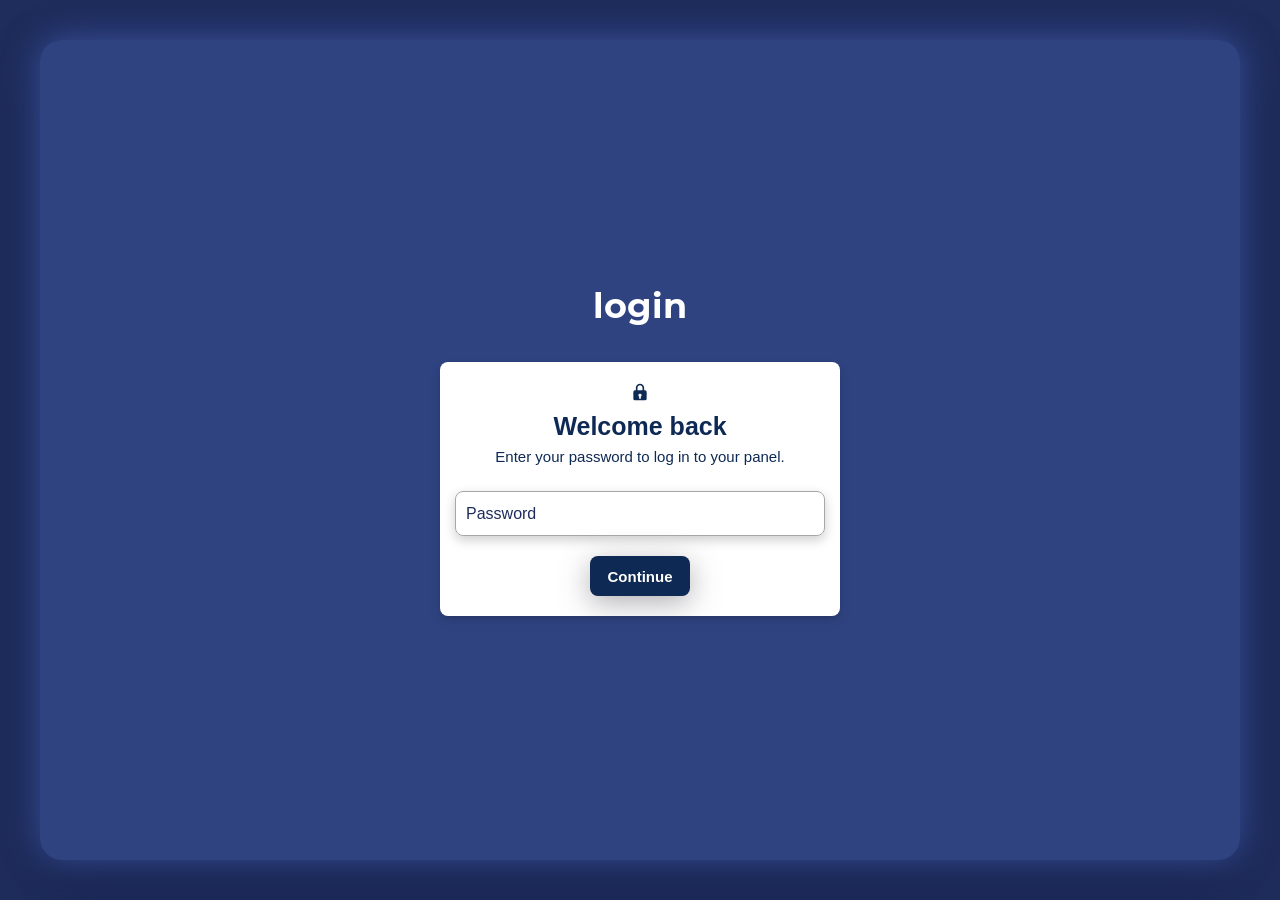
==== commit 248b23ee: "Add files via upload" ====
--- a/index.html
+++ b/index.html
@@ -3,1611 +3,88 @@
 <head>
   <meta charset="UTF-8">
   <meta name="viewport" content="width=device-width, initial-scale=1.0">
-  <title> Landing page MMD</title>
+  <title>Landing page MMD</title>
   <link rel="icon" href="logo.png">
-  <link rel="stylesheet" href="style.css">
+  <link rel="stylesheet" href="main.css">
 </head>
+
 <body>
-
-<div class="div-asli"> 
-   <aside class="sidebar">
-     <div class="sidebar-top">
-      <a href="#" class="nav-item active">
-        <img src="home-svgrepo-com.svg" class="icon icon-home" alt="Home">
-      </a>
-
-      <a href="#" class="nav-item">
-        <img src="windows-svgrepo-com.svg" class="icon" alt="Dashboard">
-      </a>
-
-      <a href="#" class="nav-item">
-        <img src="chart-line-up-svgrepo-com.svg" class="icon" alt="Analytics">
-      </a>
-
-      <a href="#" class="nav-item">
-        <img src="calendar-alt-svgrepo-com.svg" class="icon" alt="Calendar">
-      </a>
-
-      <a href="#" class="nav-item">
-        <img src="folder-svgrepo-com.svg" class="icon" alt="Files">
-      </a>
-
-      <a href="#" class="nav-item">
-        <img src="settings-svgrepo-com.svg" class="icon" alt="Settings">
-      </a>
-    </div>
-
-    <div class="sidebar-bottom">
-      <div class="theme-switch" id="themeToggle">
-        <img src="sun-svgrepo-com.svg" class="icon icon-sun" id="themeIcon" alt="Theme mode">
-        <span id="themeText">Light</span>
-      </div>
-
-
-      <div class="user-badge">
-        <div class="user-dot"></div>
-        <span>Aaru</span>
-        <span class="arrow">›</span>
-      </div>
-     </div>
-   </aside>
-
-
-
-
-
-
-
-
-  <div class="col2">
-  <!-- سکشن اول: Welcome -->
-  <div class="welcome-card">
-    <div class="welcome-header">
-      <div class="welcome-copy">
-        <span class="greeting-top">Good Evening,</span>
-        <h1 class="user-display-name">Aaru</h1>
-        <p class="welcome-quote">Stay focused and make it happen.</p>
-      </div>
-
-      <div class="time-badge">
-        <span id="current-time">07:45 PM</span>
-      </div>
-    </div>
-
-    <div class="welcome-graph">
-      <svg viewBox="0 0 520 110" preserveAspectRatio="none">
-        <defs>
-          <linearGradient id="welcomeLine" x1="0%" y1="0%" x2="100%" y2="0%">
-            <stop offset="0%" stop-color="#3b82f6"/>
-            <stop offset="50%" stop-color="#6366f1"/>
-            <stop offset="100%" stop-color="#8b5cf6"/>
-          </linearGradient>
-          <filter id="glow">
-            <feGaussianBlur stdDeviation="3.5" result="blur"/>
-            <feMerge>
-              <feMergeNode in="blur"/>
-              <feMergeNode in="SourceGraphic"/>
-            </feMerge>
-          </filter>
-        </defs>
-
-        <path
-          d="M8,82 
-             C40,84 55,86 82,79
-             C108,72 118,58 146,64
-             C172,70 184,80 210,66
-             C236,50 252,34 278,46
-             C306,58 324,76 350,62
-             C378,46 394,26 418,36
-             C444,46 458,64 482,52
-             C498,44 506,26 514,18"
-          fill="none"
-          stroke="url(#welcomeLine)"
-          stroke-width="3.2"
-          stroke-linecap="round"
-          filter="url(#glow)"
-        />
-      </svg>
+  <div class="toast-error" id="toastError" role="alert">
+    <span class="toast-icon">!</span>
+    <div>
+      <strong>ورود ناموفق</strong>
+      <p>رمز عبور صحیح نیست.</p>
     </div>
   </div>
 
-  <!-- سکشن دوم: Weather -->
- <div class="weather-card">
-  <div class="weather-top-row">
-    <span class="weather-date" id="weather-date">May 24, 2025</span>
-    <span class="weather-day" id="weather-day">Saturday</span>
-  </div>
+  <main class="page">
+    <strong class="topic">login</strong>
 
-  <div class="weather-main-display">
-    <div class="weather-icon-box">
-      <img id="weather-icon" src="" alt="Weather Icon">
-    </div>
+    <div class="form-container">
+      <form class="form" id="loginForm">
+        <svg
+          xmlns="http://www.w3.org/2000/svg"
+          class="lock-icon"
+          viewBox="0 0 24 24"
+          fill="currentColor"
+          aria-hidden="true"
+        >
+          <path
+            d="M12 2C9.243 2 7 4.243 7 7v3H6a2 2 0 0 0-2 2v8a2 2 0 0 0 2 2h12a2 2 0 0 0 2-2v-8a2 2 0 0 0-2-2h-1V7c0-2.757-2.243-5-5-5zM9 7c0-1.654 1.346-3 3-3s3 1.346 3 3v3H9V7zm4 10.723V20h-2v-2.277a1.993 1.993 0 0 1 .567-3.677A2.001 2.001 0 0 1 14 16a1.99 1.99 0 0 1-1 1.723z"
+          />
+        </svg>
 
-    <div class="weather-temp-box">
-      <span class="main-temp" id="weather-temp">27°</span>
-      <span class="weather-desc" id="weather-desc">Cloudy</span>
-    </div>
-  </div>
+        <p class="form-title">Welcome back</p>
+        <p class="form-sub-title">
+          Enter your password to log in to your panel.
+        </p>
 
-  <div class="weather-footer">
-    <span id="weather-max">H: 31°</span>
-    <span id="weather-min">L: 21°</span>
-  </div>
- </div>
-
- <!-- سکشن سوم Productivity -->
- <div class="productivity-card" id="productivity-card">
-  <div class="productivity-header">
-    <h3>Productivity</h3>
-    <span id="productivity-range">Today</span>
-  </div>
-
-  <div class="productivity-content">
-    <div class="productivity-left">
-      <h2 id="productivity-percent">78%</h2>
-      <p id="productivity-status">Great Progress!</p>
-
-      <div class="productivity-stats">
-        <div>
-          <span>Tasks Completed</span>
-          <strong id="tasks-completed">14</strong>
-        </div>
-        <div>
-          <span>Total Tasks</span>
-          <strong id="tasks-total">18</strong>
-        </div>
-      </div>
-    </div>
-
-    <div class="productivity-right">
-      <div
-        class="progress-ring"
-        id="productivity-ring"
-        data-percent="78"
-        aria-label="Productivity progress"
-      >
-        <div class="progress-inner"></div>
-      </div>
-    </div>
-  </div>
- </div>
-
- <!-- سکشن چهارم Focus Timer -->
-
- <section class="focus-timer-card" id="focus-timer-card">
-  <header class="focus-timer-header">
-    <h3>Focus Timer</h3>
-  </header>
-
-  <div class="focus-timer-content">
-    <div
-      class="focus-ring"
-      id="focus-ring"
-      role="progressbar"
-      aria-label="Focus timer progress"
-      aria-valuemin="0"
-      aria-valuemax="100"
-      aria-valuenow="0"
-    >
-      <div class="focus-ring-inner">
-        <strong id="focus-time">25:00</strong>
-        <span id="focus-mode">Deep Work</span>
-      </div>
-    </div>
-
-    <button class="focus-start-btn" id="focus-start-btn" type="button">
-      <span class="focus-button-icon" aria-hidden="true">▶</span>
-      <span id="focus-button-text">Start</span>
-    </button>
-  </div>
- </section>
-
-
- <!-- سکشن پنجم Tasks -->
- <div class="tasks-card" id="tasks-card">
-  <div class="tasks-header">
-    <h3>Tasks</h3>
-    <button id="add-task-btn" class="add-task-btn" title="Add New Task">+</button>
-  </div>
-
-  <div class="tasks-input-wrapper" id="tasks-input-wrapper">
-    <input type="text" id="todo-input" class="todo-input" placeholder="Type a task and press Enter...">
-    <button id="submit-task-btn" class="submit-task-btn">Add</button>
-  </div>
-  
-  <div id="tasks-list" class="tasks-list">
-
-  </div>
- </div>
-
-
-
- <!-- سکشن ششم Current Mood -->
-
- <div class="mood-card">
-    <div class="mood-header">
-        <h3>Current Mood</h3>
-        <span class="mood-status">Focused</span>
-    </div>
-    
-    <div class="mood-visual">
-        <svg viewBox="0 0 200 60" preserveAspectRatio="none" class="mood-wave">
-            <path d="M0,30 C40,10 60,50 100,30 C140,10 160,50 200,30" stroke="#00a2ff" fill="transparent" stroke-width="2" />
-            <path d="M0,35 C40,15 60,55 100,35 C140,15 160,55 200,35" stroke="#00a2ff" fill="transparent" stroke-width="1" opacity="0.3" />
-        </svg>
-    </div>
-
-    <div class="mood-footer">
-        <div class="distraction-label">Distractions</div>
-        <div class="distraction-value low">Low</div>
-    </div>
- </div>
-
-
- <!-- سکشن هفتم Weekly Activity -->
-
- <div class="activity-card" id="weekly-activity-card">
-    <div class="activity-header">
-        <h3>Weekly Activity</h3>
-        <div class="activity-dropdown" id="activity-timeframe">
-            <span id="current-timeframe-label">This Week</span>
-            <svg width="12" height="12" viewBox="0 0 24 24" fill="none" stroke="currentColor" stroke-width="2"><path d="M6 9l6 6 6-6"/></svg>
-        </div>
-    </div>
-
-    <div class="chart-container" id="activity-chart-container">
-        <div class="bar-group" id="bar-mon" data-day="Mon">
-            <div class="bar-wrapper">
-                <div class="bar" id="bar-fill-mon" style="--height: 45%;"></div>
-            </div>
-            <span class="day-label">Mon</span>
-        </div>
-
-        <div class="bar-group" id="bar-tue" data-day="Tue">
-            <div class="bar-wrapper">
-                <div class="bar" id="bar-fill-tue" style="--height: 30%;"></div>
-            </div>
-            <span class="day-label">Tue</span>
-        </div>
-
-        <div class="bar-group" id="bar-wed" data-day="Wed">
-            <div class="bar-wrapper">
-                <div class="bar" id="bar-fill-wed" style="--height: 55%;"></div>
-            </div>
-            <span class="day-label">Wed</span>
-        </div>
-
-        <div class="bar-group" id="bar-thu" data-day="Thu">
-            <div class="bar-wrapper">
-                <div class="bar" id="bar-fill-thu" style="--height: 40%;"></div>
-            </div>
-            <span class="day-label">Thu</span>
-        </div>
-
-        <div class="bar-group" id="bar-fri" data-day="Fri">
-            <div class="bar-wrapper">
-                <div class="bar" id="bar-fill-fri" style="--height: 65%;"></div>
-            </div>
-            <span class="day-label">Fri</span>
-        </div>
-
-        <div class="bar-group active" id="bar-sat" data-day="Sat">
-            <div class="bar-wrapper">
-                <div class="tooltip" id="activity-tooltip">7.8h</div>
-                <div class="bar" id="bar-fill-sat" style="--height: 85%;"></div>
-            </div>
-            <span class="day-label">Sat</span>
-        </div>
-
-        <div class="bar-group" id="bar-sun" data-day="Sun">
-            <div class="bar-wrapper">
-                <div class="bar" id="bar-fill-sun" style="--height: 50%;"></div>
-            </div>
-            <span class="day-label">Sun</span>
-        </div>
-    </div>
- </div>
-
-
- <!-- سکشن هشتم Shortcuts -->
-
- <div class="shortcuts-card" id="shortcuts-card">
-    <div class="shortcuts-header">
-        <h3>Shortcuts</h3>
-        <button class="shortcuts-edit-btn" id="shortcuts-edit-btn" aria-label="Edit Shortcuts">
-            <svg width="16" height="16" viewBox="0 0 24 24" fill="none" stroke="currentColor" stroke-width="2" stroke-linecap="round" stroke-linejoin="round"><path d="M12 20h9"/><path d="M16.5 3.5a2.12 2.12 0 0 1 3 3L7 19l-4 1 1-4Z"/></svg>
-        </button>
-    </div>
-    
-    <div class="shortcuts-grid">
-        <button class="shortcut-item" id="shortcut-new-task" data-action="new-task">
-            <div class="shortcut-icon icon-blue">
-                <svg width="20" height="20" viewBox="0 0 24 24" fill="none" stroke="currentColor" stroke-width="2" stroke-linecap="round" stroke-linejoin="round"><path d="M5 12h14"/><path d="M12 5v14"/></svg>
-            </div>
-            <span class="shortcut-label">Add Task</span>
-        </button>
-
-        <button class="shortcut-item" id="shortcut-clear-focus" data-action="reset-timer">
-            <div class="shortcut-icon icon-purple">
-                <svg width="20" height="20" viewBox="0 0 24 24" fill="none" stroke="currentColor" stroke-width="2" stroke-linecap="round" stroke-linejoin="round"><path d="M3 12a9 9 0 1 0 9-9 9.75 9.75 0 0 0-6.74 2.74L3 8"/><path d="M3 3v5h5"/></svg>
-            </div>
-            <span class="shortcut-label">Reset Timer</span>
-        </button>
-
-        <button class="shortcut-item" id="shortcut-theme" data-action="toggle-theme">
-            <div class="shortcut-icon icon-amber">
-                <svg width="20" height="20" viewBox="0 0 24 24" fill="none" stroke="currentColor" stroke-width="2" stroke-linecap="round" stroke-linejoin="round"><circle cx="12" cy="12" r="4"/><path d="M12 2v2"/><path d="M12 20v2"/><path d="M4.93 4.93l1.41 1.41"/><path d="M17.66 17.66l1.41 1.41"/><path d="M2 12h2"/><path d="M20 12h2"/><path d="M6.34 17.66l-1.41 1.41"/><path d="M19.07 4.93l-1.41 1.41"/></svg>
-            </div>
-            <span class="shortcut-label">Toggle Theme</span>
-        </button>
-
-        <button class="shortcut-item" id="shortcut-analytics" data-action="open-analytics">
-            <div class="shortcut-icon icon-emerald">
-                <svg width="20" height="20" viewBox="0 0 24 24" fill="none" stroke="currentColor" stroke-width="2" stroke-linecap="round" stroke-linejoin="round"><line x1="18" y1="20" x2="18" y2="10"/><line x1="12" y1="20" x2="12" y2="4"/><line x1="6" y1="20" x2="6" y2="14"/></svg>
-            </div>
-            <span class="shortcut-label">Analytics</span>
-        </button>
-    </div>
- </div>
-
- <!--سکشن نهم Upcoming Events -->
-
- <div class="events-card">
-    <div class="events-header">
-        <h3>Upcoming Events</h3>
-        <span class="view-all">View All</span>
-    </div>
-    
-    <div class="events-list">
-        <div class="event-item">
-            <div class="event-date">
-                <span class="day">12</span>
-                <span class="month">AUG</span>
-            </div>
-            <div class="event-info">
-                <h4>Design Sync</h4>
-                <p>10:30 AM - Google Meet</p>
-            </div>
-            <div class="event-tag work">Work</div>
-        </div>
-
-        <div class="event-item">
-            <div class="event-date">
-                <span class="day">15</span>
-                <span class="month">AUG</span>
-            </div>
-            <div class="event-info">
-                <h4>Gym Session</h4>
-                <p>06:00 PM - Central Park</p>
-            </div>
-            <div class="event-tag personal">Personal</div>
-        </div>
-    </div>
- </div>
-
-
- <!-- سکشن دهم System Status -->
-
- <div class="system-status-card">
-  <div class="status-header">
-    <h3>System Status</h3>
-    <span id="network-badge" class="network-badge online">Online</span>
-  </div>
-  
-  <div class="status-metrics">
-    <div class="metric-item">
-      <div class="metric-info">
-        <span class="metric-label">CPU Usage</span>
-        <span id="cpu-value" class="metric-val">24%</span>
-      </div>
-      <div class="metric-bar-bg">
-        <div id="cpu-bar" class="metric-bar-fill" style="width: 24%; --bar-color: #3b82f6;"></div>
-      </div>
-    </div>
-
-    <div class="metric-item">
-      <div class="metric-info">
-        <span class="metric-label">Memory (RAM)</span>
-        <span id="ram-value" class="metric-val">58%</span>
-      </div>
-      <div class="metric-bar-bg">
-        <div id="ram-bar" class="metric-bar-fill" style="width: 58%; --bar-color: #a855f7;"></div>
-      </div>
-    </div>
-
-    <div class="metric-item">
-      <div class="metric-info">
-        <span class="metric-label">Disk Storage</span>
-        <span id="storage-value" class="metric-val">72%</span>
-      </div>
-      <div class="metric-bar-bg">
-        <div id="storage-bar" class="metric-bar-fill" style="width: 72%; --bar-color: #10b981;"></div>
-      </div>
-    </div>
-  </div>
-
-  <div class="status-footer">
-    <div class="ping-info">
-      <span class="ping-dot"></span>
-      <span id="ping-text">Ping: 42ms</span>
-    </div>
-    <span id="uptime-text" class="uptime-text">Uptime: 05:24:12</span>
-  </div>
- </div>
-
-
-
-
-</div>
-</div>
-
-
-<br>
-<br>
-
-
-
-<div class="program-builder-overlay" id="programBuilderOverlay">
-  <div class="program-builder-modal">
-
-    <div id="main-builder-panel" class="builder-view">
-
-      <div class="program-builder-header">
-        <h2>Program Builder</h2>
-      </div>
-
-      <div class="program-builder-body">
-        <button
-          class="builder-dashed-btn"
-          type="button"
-          id="createGroupBtn"
-        >
-          + Create Group
-        </button>
-
-        <button
-          class="builder-solid-btn"
-          type="button"
-          id="manageLinesBtn"
-        >
-          Manage Unused Lines
-        </button>
-      </div>
-
-      <div class="program-builder-footer">
-        <button
-          class="builder-cancel-btn"
-          type="button"
-          id="closeProgramBuilder"
-        >
-          Cancel
-        </button>
-
-        <button
-          class="builder-save-btn"
-          type="button"
-          id="saveProgramBtn"
-        >
-          Save Program
-        </button>
-      </div>
-    </div>
-
-
-<div id="create-group-panel" class="builder-view hidden">
-
-  <div class="group-panel-header">
-    <button id="backToMainBtn" class="back-btn" type="button">
-      ← Back
-    </button>
-
-    <h2>Create New Group</h2>
-  </div>
-
-  <div class="group-panel-body">
-
-    <div class="input-group">
-      <label for="groupNameInput">Group Name</label>
-      <input
-        type="text"
-        id="groupNameInput"
-        placeholder="Enter group name..."
-      >
-    </div>
-
-    <div class="selected-lines-section">
-      <div class="selected-lines-header">
-        <span>Selected Lines</span>
-        <span id="selectedLinesCount">0 / 3</span>
-      </div>
-
-      <div class="lines-grid" id="linesGrid">
-        <button class="line-item" type="button" data-line="1">
-          <span class="line-column"></span>
-          <span class="line-number">1</span>
-        </button>
-
-        <button class="line-item" type="button" data-line="2">
-          <span class="line-column"></span>
-          <span class="line-number">2</span>
-        </button>
-
-        <button class="line-item" type="button" data-line="3">
-          <span class="line-column"></span>
-          <span class="line-number">3</span>
-        </button>
-
-        <button class="line-item" type="button" data-line="4">
-          <span class="line-column"></span>
-          <span class="line-number">4</span>
-        </button>
-
-        <button class="line-item" type="button" data-line="5">
-          <span class="line-column"></span>
-          <span class="line-number">5</span>
-        </button>
-
-        <button class="line-item" type="button" data-line="6">
-          <span class="line-column"></span>
-          <span class="line-number">6</span>
-        </button>
-
-        <button class="line-item" type="button" data-line="7">
-          <span class="line-column"></span>
-          <span class="line-number">7</span>
-        </button>
-
-        <button class="line-item" type="button" data-line="8">
-          <span class="line-column"></span>
-          <span class="line-number">8</span>
-        </button>
-
-        <button class="line-item" type="button" data-line="9">
-          <span class="line-column"></span>
-          <span class="line-number">9</span>
-        </button>
-
-        <button class="line-item" type="button" data-line="10">
-          <span class="line-column"></span>
-          <span class="line-number">10</span>
-        </button>
-
-        <button class="line-item" type="button" data-line="11">
-          <span class="line-column"></span>
-          <span class="line-number">11</span>
-        </button>
-
-        <button class="line-item" type="button" data-line="12">
-          <span class="line-column"></span>
-          <span class="line-number">12</span>
-        </button>
-      </div>
-    </div>
-
-    <div class="group-time-section">
-      <h3 class="group-time-title">Execution Time</h3>
-
-      <div class="time-controls">
-
-        <div class="time-box-wrapper">
-          <div class="time-box" data-time-type="hours">
-            <button
-              type="button"
-              class="time-btn time-minus"
-              data-action="decrease"
-              aria-label="Decrease hours"
+        <div class="login-card">
+          <div class="field-container">
+            <input
+              class="input"
+              type="password"
+              id="password"
+              placeholder=" "
+              required
             >
-              −
-            </button>
-
-            <span id="hoursValue" class="time-value">00</span>
-
-            <button
-              type="button"
-              class="time-btn time-plus"
-              data-action="increase"
-              aria-label="Increase hours"
-            >
-              +
-            </button>
+            <span class="placeholder">Password</span>
           </div>
 
-          <span class="time-label">Hours</span>
+          <button class="btn" type="submit">
+            <span class="btn-label">Continue</span>
+          </button>
         </div>
+      </form>
+    </div>
+  </main>
 
-        <div class="time-box-wrapper">
-          <div class="time-box" data-time-type="minutes">
-            <button
-              type="button"
-              class="time-btn time-minus"
-              data-action="decrease"
-              aria-label="Decrease minutes"
-            >
-              −
-            </button>
+  <script>
+    const loginForm = document.getElementById("loginForm");
+    const passwordInput = document.getElementById("password");
+    const toastError = document.getElementById("toastError");
 
-            <span id="minutesValue" class="time-value">00</span>
+    let toastTimer;
 
-            <button
-              type="button"
-              class="time-btn time-plus"
-              data-action="increase"
-              aria-label="Increase minutes"
-            >
-              +
-            </button>
-          </div>
+    loginForm.addEventListener("submit", function (event) {
+      event.preventDefault();
 
-          <span class="time-label">Minutes</span>
-        </div>
-
-      </div>
-    </div>
-
-  </div>
-
-  <div class="program-builder-footer">
-    <button class="builder-cancel-btn" type="button" id="cancelGroupBtn">
-      Cancel
-    </button>
-
-    <button class="builder-save-btn" type="button" id="saveGroupBtn">
-      Save Group
-    </button>
-  </div>
-
-</div>
-
-
-
-
-
-
-
-
-<script>
-  const themeToggle = document.getElementById("themeToggle");
-  const themeIcon = document.getElementById("themeIcon");
-  const themeText = document.getElementById("themeText");
-
-  function applyThemeState() {
-    const isLightMode = document.body.classList.contains("light-mode");
-
-    if (isLightMode) {
-      themeIcon.src = "moon-svgrepo-com.svg";
-      themeText.textContent = "Dark";
-    } else {
-      themeIcon.src = "sun-svgrepo-com.svg";
-      themeText.textContent = "Light";
-    }
-  }
-
-  function toggleThemeMode() {
-    document.body.classList.toggle("light-mode");
-    applyThemeState();
-  }
-
-  themeToggle.addEventListener("click", toggleThemeMode);
-  applyThemeState();
-</script>
-
-
-<script>
-  (function () {
-    const el = document.getElementById("current-time");
-    if (!el) return;
-
-    function updateTime() {
-      const now = new Date();
-
-      const timeStr = now.toLocaleTimeString("en-US", {
-        hour: "2-digit",
-        minute: "2-digit",
-        hour12: true
-      });
-
-      el.textContent = timeStr;
-    }
-
-    updateTime();
-    setInterval(updateTime, 1000);
-  })();
-</script>
-
-<script>
-  async function loadHamedanWeather() {
-    try {
-      const latitude = 34.7983;
-      const longitude = 48.5146;
-
-      const url = `https://api.open-meteo.com/v1/forecast?latitude=${latitude}&longitude=${longitude}&current=temperature_2m,weather_code&daily=temperature_2m_max,temperature_2m_min&timezone=Asia%2FTehran`;
-
-      const response = await fetch(url);
-      if (!response.ok) {
-        throw new Error(`HTTP error: ${response.status}`);
-      }
-
-      const data = await response.json();
-
-      const currentTemp = Math.round(data.current.temperature_2m);
-      const weatherCode = data.current.weather_code;
-      const maxTemp = Math.round(data.daily.temperature_2m_max[0]);
-      const minTemp = Math.round(data.daily.temperature_2m_min[0]);
-
-      const now = new Date();
-      const formattedDate = now.toLocaleDateString("en-US", {
-        month: "long",
-        day: "numeric",
-        year: "numeric"
-      });
-
-      const formattedDay = now.toLocaleDateString("en-US", {
-        weekday: "long"
-      });
-
-      const weatherMap = getWeatherInfo(weatherCode);
-
-      document.getElementById("weather-date").textContent = formattedDate;
-      document.getElementById("weather-day").textContent = formattedDay;
-      document.getElementById("weather-temp").textContent = `${currentTemp}°`;
-      document.getElementById("weather-desc").textContent = weatherMap.label;
-      document.getElementById("weather-max").textContent = `H: ${maxTemp}°`;
-      document.getElementById("weather-min").textContent = `L: ${minTemp}°`;
-
-      const icon = document.getElementById("weather-icon");
-      icon.src = weatherMap.icon;
-      icon.alt = weatherMap.label;
-    } catch (error) {
-      console.error("Weather fetch error:", error);
-      document.getElementById("weather-desc").textContent = "Unavailable";
-    }
-  }
-
-  function getWeatherInfo(code) {
-    if (code === 0) {
-      return {
-        label: "Clear",
-        icon: "./9-sunny.svg"
-      };
-    }
-
-    if ([1, 2, 3].includes(code)) {
-      return {
-        label: "Partly Cloudy",
-        icon: "./10-cloudy night.svg"
-      };
-    }
-
-    if ([45, 48].includes(code)) {
-      return {
-        label: "Foggy",
-        icon: "./20-rainy.svg"
-      };
-    }
-
-    if ([51, 53, 55, 56, 57, 61, 63, 65, 66, 67, 80, 81, 82].includes(code)) {
-      return {
-        label: "Rainy",
-        icon: "./18-rainy night.svg"
-      };
-    }
-
-    if ([71, 73, 75, 77, 85, 86].includes(code)) {
-      return {
-        label: "Snowy",
-        icon: "./23-temperature.svg"
-      };
-    }
-
-    if ([95, 96, 99].includes(code)) {
-      return {
-        label: "Stormy",
-        icon: "./21-wind.svg"
-      };
-    }
-
-    return {
-      label: "Cloudy",
-      icon: "./10-cloudy night.svg"
-    };
-  }
-
-  loadHamedanWeather();
-</script>
-
-<script>
-  function setProductivityData({
-    completed = 0,
-    total = 0,
-    label = "No Data",
-    range = "Today"
-  }) {
-    const safeCompleted = Math.max(0, Number(completed) || 0);
-    const safeTotal = Math.max(0, Number(total) || 0);
-    const percent = safeTotal > 0
-      ? Math.min(100, Math.round((safeCompleted / safeTotal) * 100))
-      : 0;
-
-    const card = document.getElementById("productivity-card");
-    const ring = document.getElementById("productivity-ring");
-    const percentText = document.getElementById("productivity-percent");
-    const statusText = document.getElementById("productivity-status");
-    const completedText = document.getElementById("tasks-completed");
-    const totalText = document.getElementById("tasks-total");
-    const rangeText = document.getElementById("productivity-range");
-
-    if (!card || !ring || !percentText || !statusText || !completedText || !totalText || !rangeText) {
-      return;
-    }
-
-    ring.style.setProperty("--progress", percent);
-    ring.setAttribute("data-percent", percent);
-
-    percentText.textContent = `${percent}%`;
-    statusText.textContent = label;
-    completedText.textContent = safeCompleted;
-    totalText.textContent = safeTotal;
-    rangeText.textContent = range;
-  }
-
-  function getProductivityLabel(percent) {
-    if (percent >= 85) return "Excellent Progress!";
-    if (percent >= 65) return "Great Progress!";
-    if (percent >= 40) return "Keep Going";
-    if (percent > 0) return "Needs Attention";
-    return "No Activity Yet";
-  }
-
-  function loadDefaultProductivity() {
-    const completed = 14;
-    const total = 18;
-    const percent = total > 0 ? Math.round((completed / total) * 100) : 0;
-
-    setProductivityData({
-      completed: completed,
-      total: total,
-      label: getProductivityLabel(percent),
-      range: "Today"
-    });
-  }
-
-  loadDefaultProductivity();
-</script>
-
-
-<script>
-  document.addEventListener("DOMContentLoaded", () => {
-    const focusRing = document.getElementById("focus-ring");
-    const focusTime = document.getElementById("focus-time");
-    const focusMode = document.getElementById("focus-mode");
-    const focusButton = document.getElementById("focus-start-btn");
-    const focusButtonIcon = focusButton?.querySelector(".focus-button-icon");
-    const focusButtonText = document.getElementById("focus-button-text");
-
-    if (
-      !focusRing ||
-      !focusTime ||
-      !focusMode ||
-      !focusButton ||
-      !focusButtonIcon ||
-      !focusButtonText
-    ) {
-      console.error("Focus Timer elements were not found.");
-      return;
-    }
-
-    let totalSeconds = 25 * 60;
-    let remainingSeconds = totalSeconds;
-    let timerInterval = null;
-    let isRunning = false;
-
-    function formatTime(seconds) {
-      const minutes = Math.floor(seconds / 60);
-      const remaining = seconds % 60;
-
-      return `${String(minutes).padStart(2, "0")}:${String(
-        remaining
-      ).padStart(2, "0")}`;
-    }
-
-    function updateTimerDisplay() {
-      const elapsedSeconds = totalSeconds - remainingSeconds;
-      const progress =
-        totalSeconds > 0
-          ? Math.min(100, (elapsedSeconds / totalSeconds) * 100)
-          : 0;
-
-      focusTime.textContent = formatTime(remainingSeconds);
-      focusRing.style.setProperty("--focus-progress", progress);
-      focusRing.setAttribute("aria-valuenow", Math.round(progress));
-      document.title = `${formatTime(remainingSeconds)} | Focus Timer`;
-    }
-
-    function updateButton() {
-      focusButton.classList.toggle("is-running", isRunning);
-      focusButtonIcon.textContent = isRunning ? "Ⅱ" : "▶";
-      focusButtonText.textContent = isRunning ? "Pause" : "Start";
-    }
-
-    function stopTimer() {
-      clearInterval(timerInterval);
-      timerInterval = null;
-      isRunning = false;
-      updateButton();
-    }
-
-    function completeTimer() {
-      stopTimer();
-      remainingSeconds = 0;
-      focusMode.textContent = "Session Complete";
-      focusButtonIcon.textContent = "↻";
-      focusButtonText.textContent = "Restart";
-      document.title = "Session Complete";
-      updateTimerDisplay();
-    }
-
-    function startTimer() {
-      if (remainingSeconds <= 0) {
-        remainingSeconds = totalSeconds;
-        focusMode.textContent = "Deep Work";
-        updateTimerDisplay();
-      }
-
-      isRunning = true;
-      updateButton();
-
-      timerInterval = setInterval(() => {
-        remainingSeconds -= 1;
-        updateTimerDisplay();
-
-        if (remainingSeconds <= 0) {
-          completeTimer();
-        }
-      }, 1000);
-    }
-
-    focusButton.addEventListener("click", () => {
-      if (isRunning) {
-        stopTimer();
-      } else {
-        startTimer();
-      }
-    });
-
-    window.setFocusTimer = function (minutes, mode = "Deep Work") {
-      const safeMinutes = Math.max(1, Number(minutes) || 25);
-
-      stopTimer();
-      totalSeconds = Math.round(safeMinutes * 60);
-      remainingSeconds = totalSeconds;
-      focusMode.textContent = mode;
-      document.title = "Dashboard";
-      updateTimerDisplay();
-    };
-
-    updateTimerDisplay();
-    updateButton();
-  });
-
-
-
-
-
-
-
-
-const hoursValue = document.getElementById("hoursValue");
-const minutesValue = document.getElementById("minutesValue");
-
-let selectedHours = 0;
-let selectedMinutes = 0;
-
-function formatTimeValue(value) {
-  return String(value).padStart(2, "0");
-}
-
-function updateTimeValues() {
-  if (hoursValue) {
-    hoursValue.textContent = formatTimeValue(selectedHours);
-  }
-
-  if (minutesValue) {
-    minutesValue.textContent = formatTimeValue(selectedMinutes);
-  }
-}
-
-document.querySelectorAll(".time-btn").forEach(function (button) {
-  button.addEventListener("click", function () {
-    const timeBox = button.closest(".time-box");
-
-    if (!timeBox) return;
-
-    const timeType = timeBox.dataset.timeType;
-    const action = button.dataset.action;
-
-    if (timeType === "hours") {
-      if (action === "increase") {
-        selectedHours++;
-
-        if (selectedHours > 23) {
-          selectedHours = 0;
-        }
-      }
-
-      if (action === "decrease") {
-        selectedHours--;
-
-        if (selectedHours < 0) {
-          selectedHours = 23;
-        }
-      }
-    }
-
-    if (timeType === "minutes") {
-      if (action === "increase") {
-        selectedMinutes += 5;
-
-        if (selectedMinutes > 55) {
-          selectedMinutes = 0;
-        }
-      }
-
-      if (action === "decrease") {
-        selectedMinutes -= 5;
-
-        if (selectedMinutes < 0) {
-          selectedMinutes = 55;
-        }
-      }
-    }
-
-    updateTimeValues();
-  });
-});
-
-
-
-
-
-</script>
-
-
-
-<script>
-
-function updateWeeklyActivity(activityData) {
-    const days = ['Mon', 'Tue', 'Wed', 'Thu', 'Fri', 'Sat', 'Sun'];
-    
-    let maxHours = 0;
-    let peakDay = '';
-    
-    days.forEach(day => {
-        const hours = activityData[day] || 0;
-        if (hours > maxHours) {
-            maxHours = hours;
-            peakDay = day;
-        }
-    });
-
-    const finalMax = maxHours === 0 ? 10 : maxHours;
-
-    days.forEach(day => {
-        const hours = activityData[day] || 0;
-        const heightPercent = (hours / finalMax) * 100;
-        
-        const barElement = document.getElementById(`bar-fill-${day.toLowerCase()}`);
-        const groupElement = document.getElementById(`bar-${day.toLowerCase()}`);
-        
-        if (barElement && groupElement) {
-            barElement.style.setProperty('--height', `${heightPercent}%`);
-            groupElement.classList.remove('active');
-
-            if (day === peakDay && hours > 0) {
-                groupElement.classList.add('active');
-
-                let tooltip = document.getElementById('activity-tooltip');
-                if (!tooltip) {
-                    tooltip = document.createElement('div');
-                    tooltip.id = 'activity-tooltip';
-                    tooltip.className = 'tooltip';
-                }
-                tooltip.textContent = `${hours.toFixed(1)}h`;
-
-                const wrapper = groupElement.querySelector('.bar-wrapper');
-                if (wrapper) {
-                    wrapper.insertBefore(tooltip, wrapper.firstChild);
-                }
-            }
-        }
-    });
-}
-
-
-</script>
-
-
-<script>
-
-document.addEventListener('DOMContentLoaded', () => {
-    const shortcutsCard = document.getElementById('shortcuts-card');
-
-    if (shortcutsCard) {
-        shortcutsCard.addEventListener('click', (event) => {
-            const item = event.target.closest('.shortcut-item');
-            if (!item) return;
-
-            const action = item.getAttribute('data-action');
-            
-            handleShortcutAction(action);
-        });
-    }
-});
-
-function handleShortcutAction(action) {
-    switch (action) {
-        case 'new-task': {
-    const taskInput =
-        document.getElementById('todo-input') ||
-        document.getElementById('task-input') ||
-        document.querySelector('#tasks-list input, #tasks input, input[name="task"]');
-
-    if (taskInput) {
-        taskInput.scrollIntoView({ behavior: 'smooth', block: 'center' });
-        taskInput.focus();
-
-        taskInput.style.outline = '2px solid #60a5fa';
-        taskInput.style.boxShadow = '0 0 0 4px rgba(96,165,250,0.2)';
-
-        setTimeout(() => {
-            taskInput.style.outline = '';
-            taskInput.style.boxShadow = '';
-        }, 1200);
-    } else {
-        console.warn('Task input not found. Check the input id/name in HTML.');
-    }
-    break;
-}
-
-            
-        case 'reset-timer':
-            if (typeof setFocusTimer === 'function') {
-                setFocusTimer(25); 
-                console.log('Focus timer reset to 25 mins via shortcut.');
-            } else {
-                console.log('Reset timer action triggered.');
-            }
-            break;
-            
-        case 'toggle-theme':
-    toggleThemeMode();
-    break;
-
-            
-        case 'open-analytics':
-            const activityCard = document.getElementById('weekly-activity-card');
-            if (activityCard) {
-                activityCard.scrollIntoView({ behavior: 'smooth', block: 'center' });
-            }
-            break;
-
-        default:
-            console.log(`No handler defined for shortcut action: ${action}`);
-    }
-}
-
-
-</script>
-
-
-<script>
-
-function updateSystemStatus(data) {
-    if (!data) return;
-
-    // Update CPU
-    if (typeof data.cpu === 'number') {
-        const cpuVal = document.getElementById('cpu-value');
-        const cpuBar = document.getElementById('cpu-bar');
-        if (cpuVal && cpuBar) {
-            cpuVal.textContent = `${data.cpu}%`;
-            cpuBar.style.width = `${data.cpu}%`;
-        }
-    }
-
-    // Update RAM
-    if (typeof data.ram === 'number') {
-        const ramVal = document.getElementById('ram-value');
-        const ramBar = document.getElementById('ram-bar');
-        if (ramVal && ramBar) {
-            ramVal.textContent = `${data.ram}%`;
-            ramBar.style.width = `${data.ram}%`;
-        }
-    }
-
-    // Update Storage
-    if (typeof data.storage === 'number') {
-        const storageVal = document.getElementById('storage-value');
-        const storageBar = document.getElementById('storage-bar');
-        if (storageVal && storageBar) {
-            storageVal.textContent = `${data.storage}%`;
-            storageBar.style.width = `${data.storage}%`;
-        }
-    }
-
-    // Update Ping
-    if (data.ping) {
-        const pingText = document.getElementById('ping-text');
-        if (pingText) {
-            pingText.textContent = `Ping: ${data.ping}ms`;
-        }
-    }
-
-    // Update Network Status Badge
-    const netBadge = document.getElementById('network-badge');
-    if (netBadge && typeof data.online === 'boolean') {
-        if (data.online) {
-            netBadge.textContent = 'Online';
-            netBadge.className = 'network-badge online';
-        } else {
-            netBadge.textContent = 'Offline';
-            netBadge.className = 'network-badge offline';
-        }
-    }
-
-    // Update Uptime text
-    if (data.uptime) {
-        const uptimeText = document.getElementById('uptime-text');
-        if (uptimeText) {
-            uptimeText.textContent = `Uptime: ${data.uptime}`;
-        }
-    }
-}
-
-function startSystemStatusSimulation() {
-    setInterval(() => {
-        const mockCPU = Math.floor(15 + Math.random() * 25);
-        const mockRAM = Math.floor(55 + Math.random() * 5);
-        const mockPing = Math.floor(35 + Math.random() * 15); 
-        
-        updateSystemStatus({
-            cpu: mockCPU,
-            ram: mockRAM,
-            ping: mockPing
-        });
-    }, 4000);
-}
-
-document.addEventListener('DOMContentLoaded', () => {
-    startSystemStatusSimulation();
-});
-
-
-</script>
-
-
-
-<script>
-document.addEventListener("DOMContentLoaded", function () {
-  const addTaskBtn = document.getElementById("add-task-btn");
-  const programBuilderOverlay = document.getElementById("programBuilderOverlay");
-  const closeProgramBuilder = document.getElementById("closeProgramBuilder");
-
-  const createGroupBtn = document.getElementById("createGroupBtn");
-  const backToMainBtn = document.getElementById("backToMainBtn");
-  const cancelGroupBtn = document.getElementById("cancelGroupBtn");
-  const saveGroupBtn = document.getElementById("saveGroupBtn");
-  const saveProgramBtn = document.getElementById("saveProgramBtn");
-
-  const mainBuilderPanel = document.getElementById("main-builder-panel");
-  const createGroupPanel = document.getElementById("create-group-panel");
-
-  const groupNameInput = document.getElementById("groupNameInput");
-  const selectedLinesCount = document.getElementById("selectedLinesCount");
-  const groupFormError = document.getElementById("groupFormError");
-
-  const tasksList = document.getElementById("tasks-list");
-  const lineItems = document.querySelectorAll(".line-item");
-
-  const selectedLines = new Set();
-  const createdGroups = [];
-  const MAX_LINES_PER_GROUP = 3;
-
-  function updateSelectedLinesCount() {
-    if (selectedLinesCount) {
-      selectedLinesCount.textContent = `${selectedLines.size} / ${MAX_LINES_PER_GROUP}`;
-    }
-  }
-
-  function showGroupError(message) {
-    if (!groupFormError) return;
-    groupFormError.textContent = message;
-    groupFormError.classList.add("active");
-  }
-
-  function clearGroupError() {
-    if (!groupFormError) return;
-    groupFormError.textContent = "";
-    groupFormError.classList.remove("active");
-    if (groupNameInput) groupNameInput.classList.remove("input-error");
-  }
-
-
-
-function resetGroupForm() {
-  if (groupNameInput) {
-    groupNameInput.value = "";
-  }
-
-  selectedLines.clear();
-
-  lineItems.forEach(function (lineItem) {
-    lineItem.classList.remove("selected");
-  });
-
-  selectedHours = 0;
-  selectedMinutes = 0;
-
-  updateSelectedLinesCount();
-  updateTimeValues();
-  clearGroupError();
-}
-
-
-
-
-
-
-  function closeBuilder() {
-    if (programBuilderOverlay) {
-      programBuilderOverlay.classList.remove("active");
-    }
-  }
-
-  function openMainPanel() {
-    if (mainBuilderPanel) mainBuilderPanel.classList.remove("hidden");
-    if (createGroupPanel) createGroupPanel.classList.add("hidden");
-  }
-
-  function openCreateGroupPanel() {
-    if (mainBuilderPanel) mainBuilderPanel.classList.add("hidden");
-    if (createGroupPanel) createGroupPanel.classList.remove("hidden");
-  }
-
-  function createGroupTaskElement(group) {
-    const groupItem = document.createElement("div");
-    groupItem.className = "task-item program-group-item";
-    groupItem.dataset.groupId = group.id;
-
-    const taskLeft = document.createElement("div");
-    taskLeft.className = "task-left";
-
-    const groupIndicator = document.createElement("span");
-    groupIndicator.className = "group-indicator";
-
-    const groupContent = document.createElement("div");
-    groupContent.className = "group-task-content";
-
-    const groupTitle = document.createElement("span");
-    groupTitle.className = "task-title";
-    groupTitle.textContent = group.name;
-
-    const groupLines = document.createElement("div");
-    groupLines.className = "group-lines";
-
-    group.lines.forEach(function (lineNumber) {
-      const badge = document.createElement("span");
-      badge.className = "group-line-badge";
-      badge.textContent = `Line ${lineNumber}`;
-      groupLines.appendChild(badge);
-    });
-
-    const groupTime = document.createElement("span");
-    groupTime.className = "group-task-time";
-
-    groupTime.textContent =
-    `${formatTimeValue(group.hours)}:${formatTimeValue(group.minutes)}`;
-
-
-    groupContent.appendChild(groupTitle);
-    groupContent.appendChild(groupLines);
-    groupContent.appendChild(groupTime);
-    taskLeft.appendChild(groupIndicator);
-    taskLeft.appendChild(groupContent);
-
-    const taskRight = document.createElement("div");
-    taskRight.className = "task-right";
-
-    const status = document.createElement("span");
-    status.className = "task-status";
-    status.textContent = "Group";
-
-    const deleteButton = document.createElement("button");
-    deleteButton.className = "task-delete group-delete";
-    deleteButton.type = "button";
-    deleteButton.textContent = "×";
-    deleteButton.setAttribute("aria-label", `Delete ${group.name}`);
-
-    deleteButton.addEventListener("click", function () {
-      deleteGroup(group.id);
-    });
-
-    taskRight.appendChild(status);
-    taskRight.appendChild(deleteButton);
-
-    groupItem.appendChild(taskLeft);
-    groupItem.appendChild(taskRight);
-
-    return groupItem;
-  }
-
-  function renderProgramGroups() {
-    if (!tasksList) return;
-
-    const oldProgramGroups = tasksList.querySelectorAll(".program-group-item");
-    oldProgramGroups.forEach(function (groupItem) {
-      groupItem.remove();
-    });
-
-    createdGroups.forEach(function (group) {
-      tasksList.appendChild(createGroupTaskElement(group));
-    });
-  }
-
-  function deleteGroup(groupId) {
-    const index = createdGroups.findIndex(function (group) {
-      return group.id === groupId;
-    });
-
-    if (index !== -1) {
-      createdGroups.splice(index, 1);
-    }
-
-    const groupElement = tasksList.querySelector(
-      `[data-group-id="${CSS.escape(groupId)}"]`
-    );
-
-    if (groupElement) {
-      groupElement.remove();
-    }
-  }
-
-  if (addTaskBtn && programBuilderOverlay) {
-    addTaskBtn.addEventListener("click", function (event) {
-      event.preventDefault();
-      programBuilderOverlay.classList.add("active");
-      openMainPanel();
-    });
-  }
-
-  if (closeProgramBuilder) {
-    closeProgramBuilder.addEventListener("click", closeBuilder);
-  }
-
-  if (programBuilderOverlay) {
-    programBuilderOverlay.addEventListener("click", function (event) {
-      if (event.target === programBuilderOverlay) {
-        closeBuilder();
-      }
-    });
-  }
-
-  if (createGroupBtn) {
-    createGroupBtn.addEventListener("click", function () {
-      openCreateGroupPanel();
-    });
-  }
-
-  if (backToMainBtn) {
-    backToMainBtn.addEventListener("click", function () {
-      openMainPanel();
-    });
-  }
-
-  if (cancelGroupBtn) {
-    cancelGroupBtn.addEventListener("click", function () {
-      openMainPanel();
-    });
-  }
-
-  if (groupNameInput) {
-    groupNameInput.addEventListener("input", function () {
-      if (groupNameInput.value.trim()) {
-        clearGroupError();
-      }
-    });
-  }
-
-  lineItems.forEach(function (lineItem) {
-    lineItem.addEventListener("click", function () {
-      const lineNumber = lineItem.dataset.line;
-
-      if (selectedLines.has(lineNumber)) {
-        selectedLines.delete(lineNumber);
-        lineItem.classList.remove("selected");
-        updateSelectedLinesCount();
-        clearGroupError();
+      if (passwordInput.value === "1234") {
+        window.location.href = "login.html";
         return;
       }
 
-      if (selectedLines.size >= MAX_LINES_PER_GROUP) {
-        showGroupError("Each group can contain a maximum of 3 columns.");
-        return;
-      }
+      toastError.classList.add("show");
 
-      selectedLines.add(lineNumber);
-      lineItem.classList.add("selected");
-      updateSelectedLinesCount();
-      clearGroupError();
+      passwordInput.value = "";
+      passwordInput.focus();
+
+      clearTimeout(toastTimer);
+
+      toastTimer = setTimeout(function () {
+        toastError.classList.remove("show");
+      }, 3000);
     });
-  });
-
-  if (saveGroupBtn) {
-    saveGroupBtn.addEventListener("click", function () {
-      const groupName = groupNameInput ? groupNameInput.value.trim() : "";
-
-      if (!groupName) {
-        showGroupError("Please enter a name for the group.");
-        if (groupNameInput) {
-          groupNameInput.classList.add("input-error");
-          groupNameInput.focus();
-        }
-        return;
-      }
-
-      if (selectedLines.size === 0) {
-        showGroupError("Please select at least one column.");
-        return;
-      }
-
-
-const newGroup = {
-  id: crypto.randomUUID
-    ? crypto.randomUUID()
-    : `${Date.now()}-${Math.random()}`,
-
-  name: groupName,
-
-  lines: Array.from(selectedLines)
-    .map(Number)
-    .sort(function (a, b) {
-      return a - b;
-    }),
-
-  hours: selectedHours,
-  minutes: selectedMinutes
-};
-
-      createdGroups.push(newGroup);
-      resetGroupForm();
-      openMainPanel();
-    });
-  }
-
-  if (saveProgramBtn) {
-    saveProgramBtn.addEventListener("click", function () {
-      if (createdGroups.length === 0) {
-        alert("Please create at least one group.");
-        return;
-      }
-
-      renderProgramGroups();
-      closeBuilder();
-    });
-  }
-
-  document.addEventListener("keydown", function (event) {
-    if (event.key === "Escape" && programBuilderOverlay && programBuilderOverlay.classList.contains("active")) {
-      closeBuilder();
-    }
-  });
-
-  updateSelectedLinesCount();
-});
-</script>
-
-
-
-
-
+  </script>
 </body>
 </html>
--- a/main.css
+++ b/main.css
@@ -0,0 +1,328 @@
+@font-face {
+  font-family: "mmd";
+  src: url("./Montserrat-Bold.ttf");
+}
+
+* {
+  box-sizing: border-box;
+}
+
+html,
+body {
+  min-height: 100%;
+  margin: 0;
+}
+
+body {
+  min-height: 100vh;
+  padding: 40px;
+  background: #1f2d5c;
+}
+
+.page {
+  display: flex;
+  flex-direction: column;
+  align-items: center;
+  justify-content: center;
+
+  min-height: calc(100vh - 80px);
+  padding: 50px 24px;
+
+  background: #2e4380;
+  border-radius: 22px;
+  box-shadow:
+    0 0 35px rgba(79, 108, 205, 0.65),
+    0 18px 45px rgba(13, 21, 54, 0.6);
+}
+
+.topic {
+  margin-bottom: 35px;
+  color: #fff;
+  font-family: "mmd", sans-serif;
+  font-size: clamp(28px, 4vw, 35px);
+  text-align: center;
+}
+
+.form-container {
+  width: min(100%, 400px);
+  min-height: 254px;
+
+  overflow: hidden;
+  background: #fff;
+  border-radius: 8px;
+  box-shadow:
+    rgba(50, 50, 93, 0.25) 0 6px 12px -2px,
+    rgba(0, 0, 0, 0.3) 0 3px 7px -3px;
+}
+
+.form {
+  display: flex;
+  flex-direction: column;
+  align-items: center;
+
+  width: 100%;
+  min-height: 254px;
+  padding: 20px 15px;
+
+  color: #0e2954;
+  font-family: "Trebuchet MS", "Lucida Sans Unicode", "Lucida Grande",
+    "Lucida Sans", Arial, sans-serif;
+}
+
+.lock-icon {
+  width: 20px;
+  height: 20px;
+  color: #0e2954;
+}
+
+.form-title {
+  margin: 10px 0 5px;
+  font-size: 25px;
+  font-weight: 700;
+  text-align: center;
+}
+
+.form-sub-title {
+  max-width: 300px;
+  margin: 0;
+  font-size: 15px;
+  font-weight: 500;
+  line-height: 1.5;
+  text-align: center;
+}
+
+.login-card {
+  display: flex;
+  flex-direction: column;
+  align-items: center;
+  gap: 20px;
+
+  width: 100%;
+  margin-top: auto;
+}
+
+.field-container {
+  position: relative;
+
+  display: flex;
+  align-items: flex-end;
+
+  width: 100%;
+  height: 45px;
+  overflow: hidden;
+
+  border: 1px solid #a7a7a7;
+  border-radius: 8px;
+  box-shadow: 0 4px 12px rgba(0, 0, 0, 0.2);
+}
+
+.input {
+  position: relative;
+  z-index: 1;
+
+  width: 100%;
+  height: 100%;
+  padding: 5px 10px;
+
+  border: 0;
+  outline: 0;
+  background: transparent;
+  color: #0e2954;
+  font: inherit;
+}
+
+.placeholder {
+  position: absolute;
+  top: 50%;
+  left: 10px;
+
+  color: #1f2d5c;
+  font-size: 16px;
+  pointer-events: none;
+
+  transform: translateY(-50%);
+  transition: all 0.3s ease;
+}
+
+.input:focus ~ .placeholder,
+.input:not(:placeholder-shown) ~ .placeholder {
+  top: 5px;
+  font-size: 12px;
+  transform: none;
+}
+
+.input:focus,
+.input:not(:placeholder-shown) {
+  height: 68%;
+}
+
+.btn {
+  width: 100px;
+  height: 40px;
+
+  cursor: pointer;
+  border: 0;
+  border-radius: 8px;
+  outline: 0;
+  background: #0e2954;
+  box-shadow: rgba(100, 100, 111, 0.5) 0 7px 29px;
+  transition: transform 0.2s ease, box-shadow 0.2s ease;
+}
+
+.btn:hover {
+  transform: translateY(-2px);
+}
+
+.btn:focus {
+  box-shadow: none;
+}
+
+.btn-label {
+  color: #fff;
+  font-family: inherit;
+  font-size: 15px;
+  font-weight: 600;
+  transition: color 0.5s ease;
+}
+
+.btn:hover .btn-label {
+  color: #ffffffa6;
+}
+
+.toast-error {
+  position: fixed;
+  top: 22px;
+  left: 50%;
+  z-index: 9999;
+
+  display: flex;
+  align-items: center;
+  gap: 12px;
+
+  width: min(330px, calc(100% - 32px));
+  padding: 13px 16px;
+
+  color: #fff;
+  font-family: "mmd", sans-serif;
+  background: rgba(48, 20, 24, 0.88);
+  border: 1px solid rgba(255, 102, 112, 0.45);
+  border-radius: 14px;
+  box-shadow:
+    0 14px 35px rgba(0, 0, 0, 0.28),
+    0 0 22px rgba(255, 75, 90, 0.14);
+
+  opacity: 0;
+  pointer-events: none;
+  transform: translate(-50%, -25px);
+  transition: opacity 0.35s ease, transform 0.35s ease;
+
+  backdrop-filter: blur(12px);
+  -webkit-backdrop-filter: blur(12px);
+}
+
+.toast-error.show {
+  opacity: 1;
+  pointer-events: auto;
+  transform: translate(-50%, 0);
+}
+
+.toast-icon {
+  display: grid;
+  flex-shrink: 0;
+  place-items: center;
+
+  width: 28px;
+  height: 28px;
+
+  font-family: Arial, sans-serif;
+  font-size: 17px;
+  font-weight: 800;
+  line-height: 1;
+
+  background: #ef4d5b;
+  border-radius: 50%;
+  box-shadow: 0 0 14px rgba(239, 77, 91, 0.55);
+}
+
+.toast-error strong {
+  display: block;
+  margin-bottom: 3px;
+  font-size: 13px;
+  font-weight: 700;
+}
+
+.toast-error p {
+  margin: 0;
+  color: rgba(255, 255, 255, 0.72);
+  font-size: 12px;
+}
+
+@media (max-width: 768px) {
+  body {
+    padding: 22px;
+  }
+
+  .page {
+    min-height: calc(100vh - 44px);
+    padding: 40px 20px;
+    border-radius: 18px;
+  }
+
+  .topic {
+    margin-bottom: 28px;
+  }
+}
+
+@media (max-width: 480px) {
+  body {
+    padding: 12px;
+  }
+
+  .page {
+    min-height: calc(100vh - 24px);
+    padding: 32px 16px;
+    border-radius: 14px;
+  }
+
+  .topic {
+    margin-bottom: 24px;
+    font-size: 28px;
+  }
+
+  .form-container {
+    min-height: 265px;
+  }
+
+  .form {
+    min-height: 265px;
+    padding: 20px 14px;
+  }
+
+  .form-title {
+    font-size: 23px;
+  }
+
+  .form-sub-title {
+    max-width: 250px;
+    font-size: 13px;
+  }
+
+  .toast-error {
+    top: 14px;
+  }
+}
+
+@media (max-width: 350px) {
+  .page {
+    padding-right: 12px;
+    padding-left: 12px;
+  }
+
+  .form-title {
+    font-size: 21px;
+  }
+
+  .form-sub-title {
+    font-size: 12px;
+  }
+}
